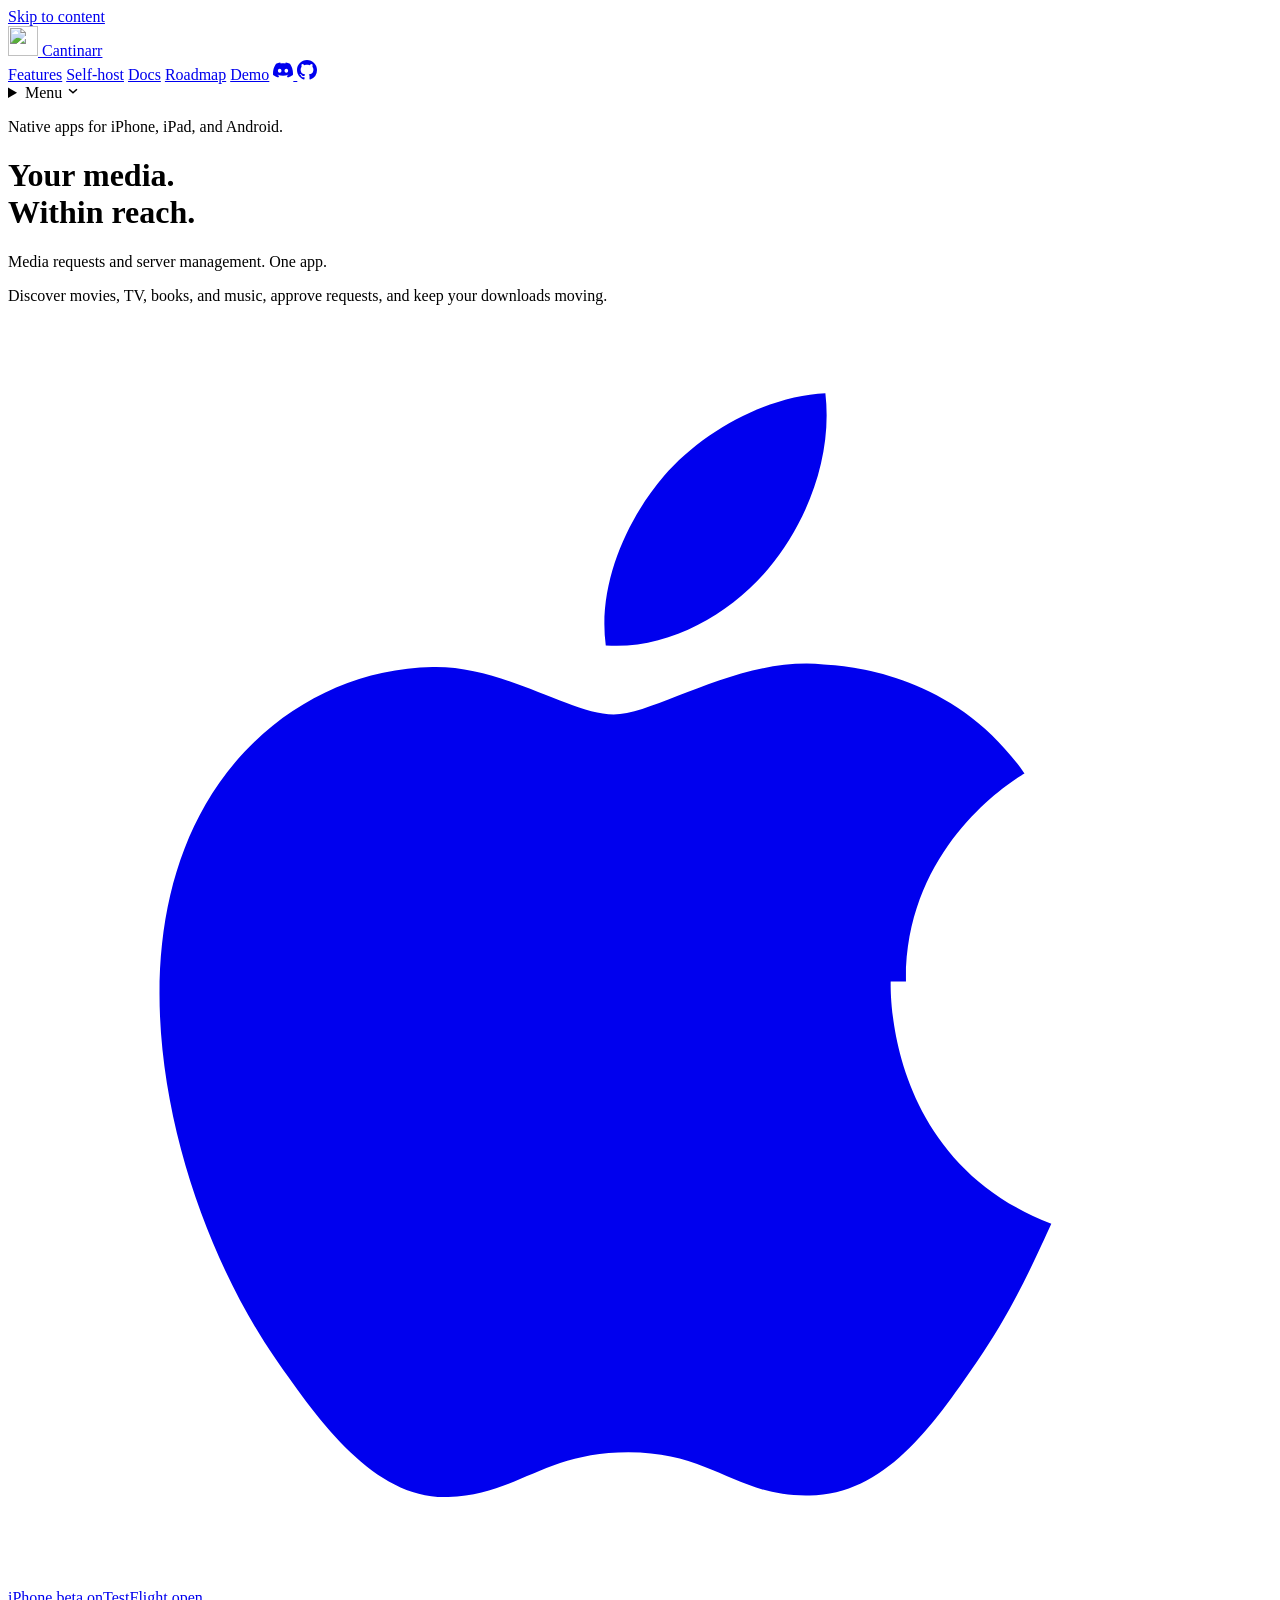
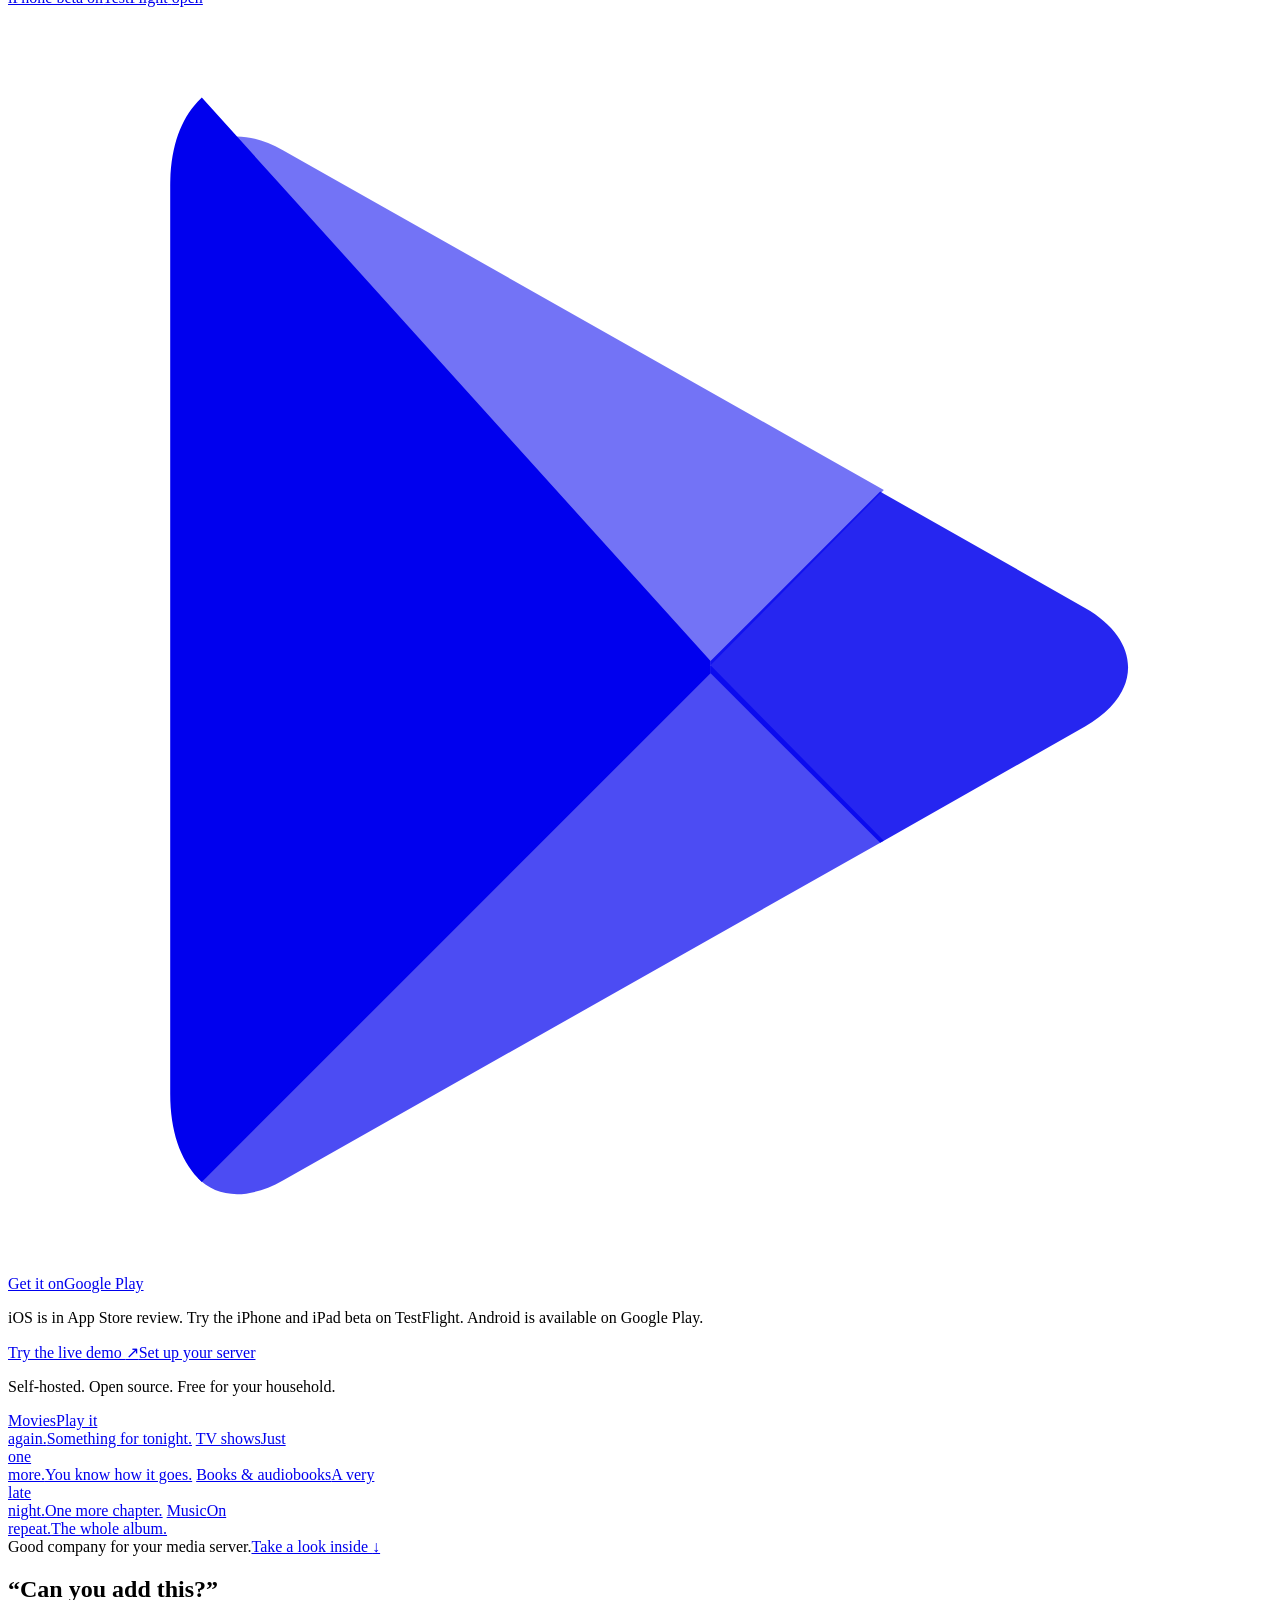
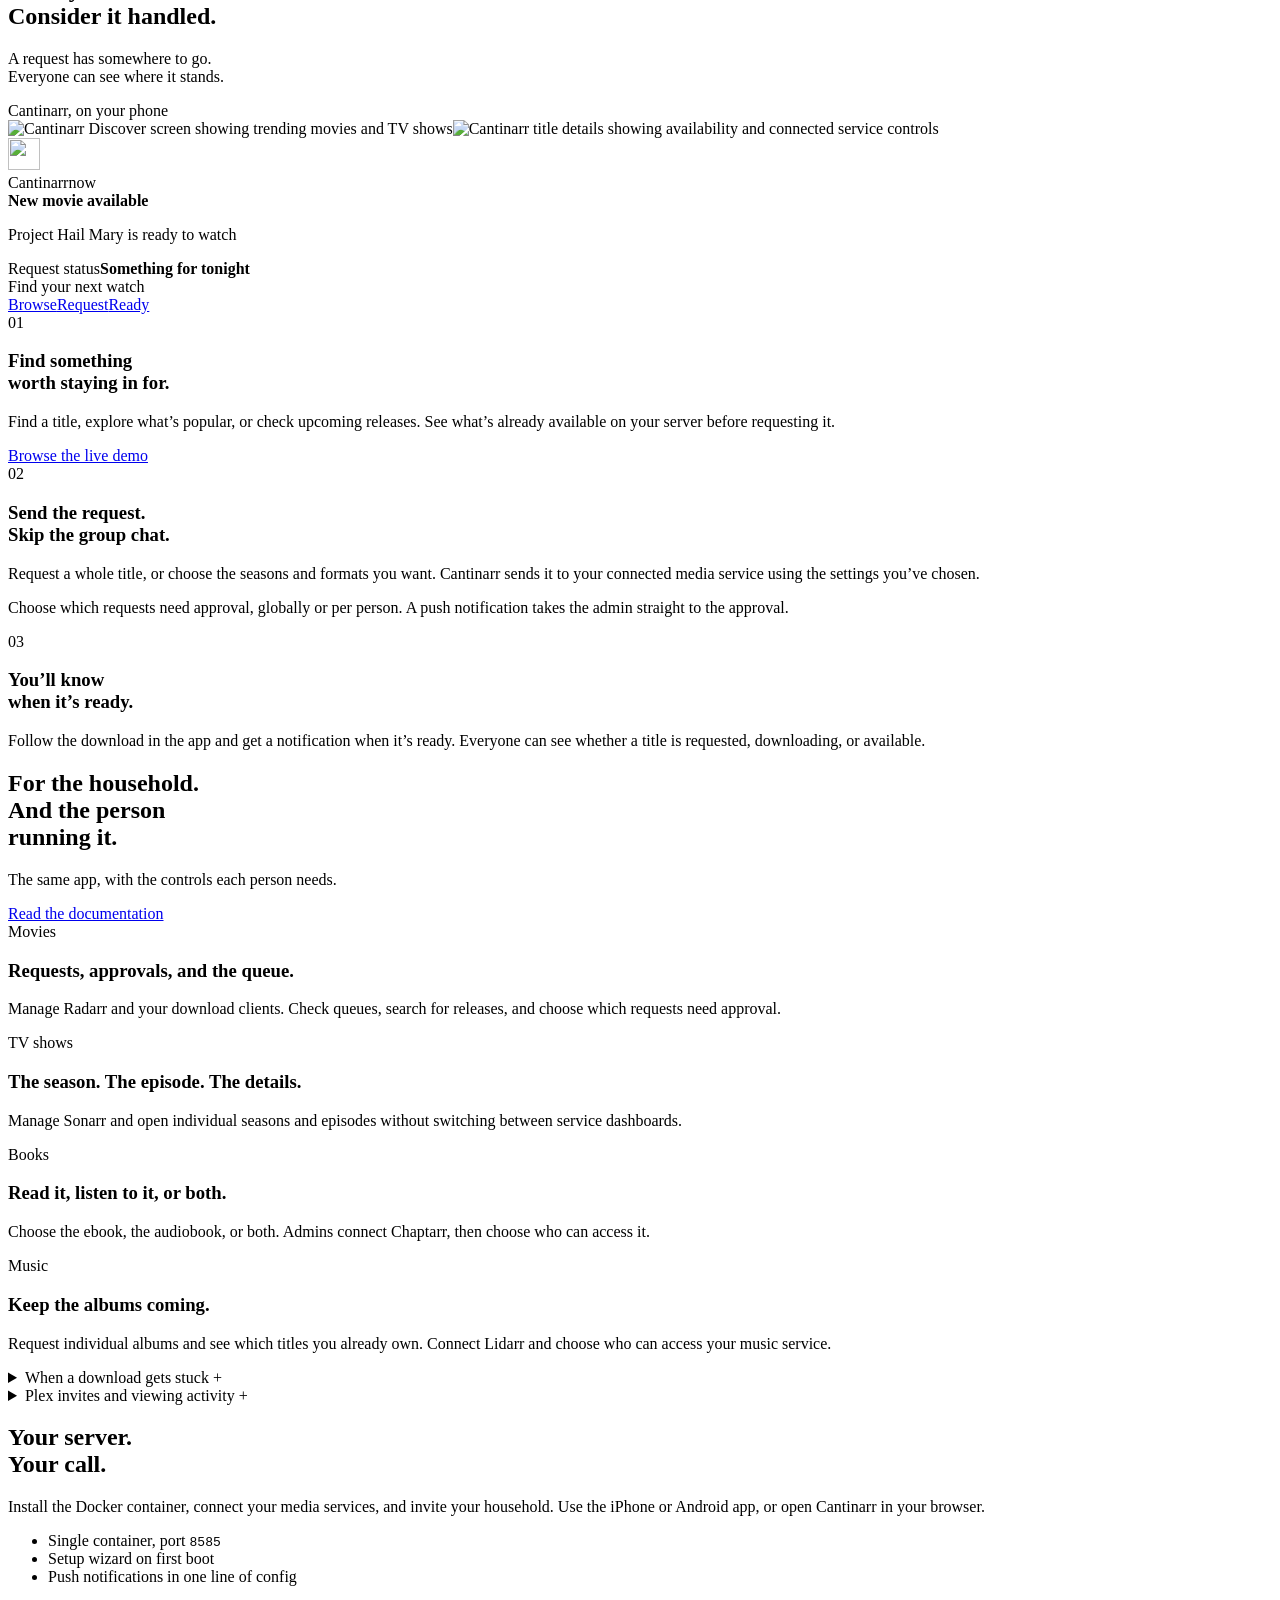
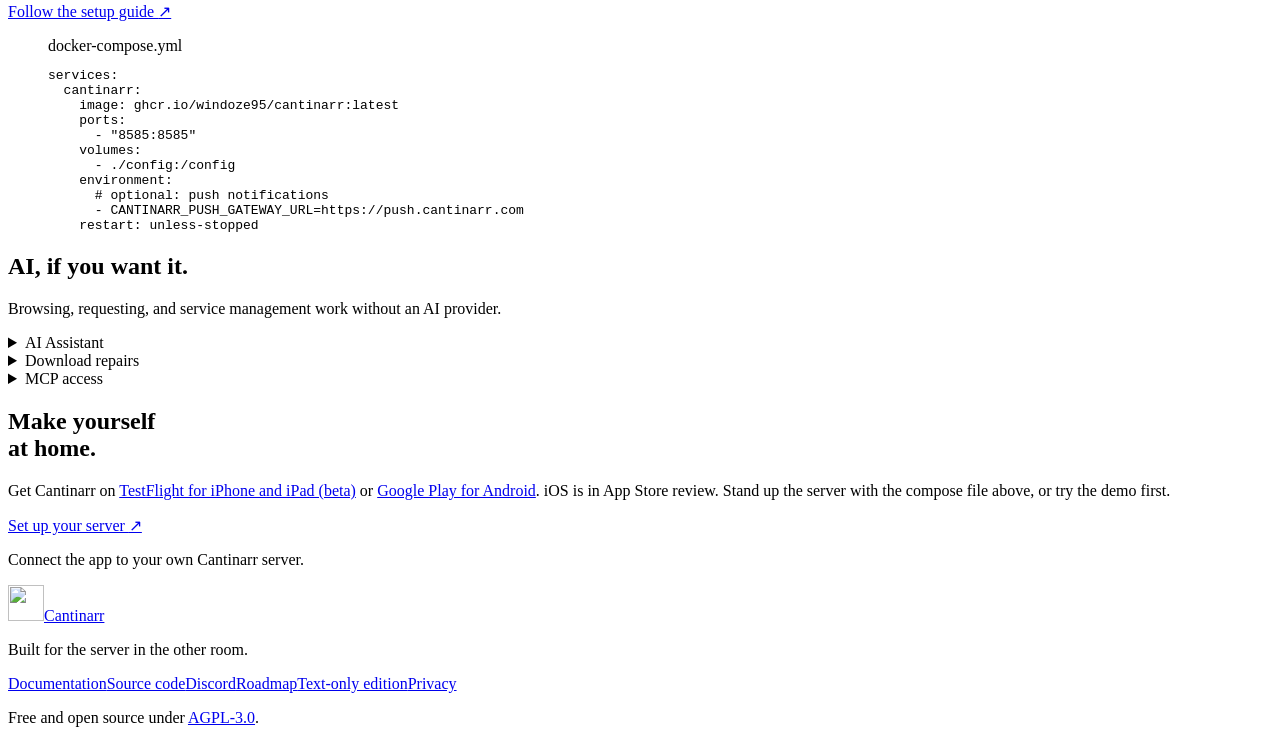
==== public/index.html @ 711f0648 "Bring native apps into the opening and animate availability push" ====
<!doctype html>
<html lang="en">
  <head>
    <meta charset="utf-8" />
    <meta name="viewport" content="width=device-width, initial-scale=1" />
    <title>Cantinarr · Media requests and server management in one app.</title>
    <meta
      name="description"
      content="Browse and request movies, shows, books, and music. Follow downloads, get notifications, and manage your media services from your phone or browser. Self-hosted and open source."
    />
    <link
      rel="alternate"
      type="text/html"
      title="Text-only edition"
      href="/text/"
    />
    <link rel="canonical" href="https://cantinarr.com/" />
    <meta property="og:site_name" content="Cantinarr" />
    <meta
      property="og:title"
      content="Cantinarr · Media requests and server management in one app."
    />
    <meta
      property="og:description"
      content="Browse and request movies, shows, books, and music. Follow downloads, get notifications, and manage your media services from your phone or browser. Self-hosted and open source."
    />
    <meta property="og:url" content="https://cantinarr.com/" />
    <meta property="og:type" content="website" />
    <meta
      property="og:image"
      content="https://cantinarr.com/static/og-afe0b181.png"
    />
    <meta property="og:image:width" content="1024" />
    <meta property="og:image:height" content="500" />
    <meta
      property="og:image:alt"
      content="Cantinarr: discover, request, manage, and repair."
    />
    <meta name="twitter:card" content="summary_large_image" />
    <meta
      name="twitter:title"
      content="Cantinarr · Media requests and server management in one app."
    />
    <meta
      name="twitter:description"
      content="Browse and request movies, shows, books, and music. Follow downloads, get notifications, and manage your media services from your phone or browser. Self-hosted and open source."
    />
    <meta
      name="twitter:image"
      content="https://cantinarr.com/static/og-afe0b181.png"
    />
    <meta
      name="twitter:image:alt"
      content="Cantinarr: discover, request, manage, and repair."
    />
    <meta name="theme-color" content="#0C0805" />
    <link rel="icon" href="/static/favicon.png?v=3" type="image/png" />
    <link rel="apple-touch-icon" href="/static/apple-touch-icon.png" />
    <link
      rel="preload"
      href="/static/fonts/schibsted-var.woff2"
      as="font"
      type="font/woff2"
      crossorigin
    />
    <link rel="stylesheet" href="/static/reel-v3.css" />
    <script src="/static/nav-menu-v1.js" defer></script>
    <script src="/static/reel-v2.js" defer></script>
    <script type="application/ld+json">
      {
        "@context": "https://schema.org",
        "@type": "SoftwareApplication",
        "name": "Cantinarr",
        "operatingSystem": "iOS, Android, Web, Self-hosted (Docker)",
        "applicationCategory": "EntertainmentApplication",
        "offers": { "@type": "Offer", "price": "0", "priceCurrency": "USD" },
        "url": "https://cantinarr.com/",
        "image": "https://cantinarr.com/static/og-afe0b181.png",
        "description": "Browse and request movies, shows, books, and music. Follow downloads, get notifications, and manage your media services from your phone or browser. Self-hosted and open source.",
        "license": "https://www.gnu.org/licenses/agpl-3.0.html",
        "sameAs": ["https://github.com/windoze95/cantinarr"]
      }
    </script>
  </head>
  <body>
    <a class="skip-link" href="#main">Skip to content</a>
    <nav class="site-nav" aria-label="Primary navigation">
      <div class="wrap nav-row">
        <a class="brand" href="/">
          <img src="/static/logo.png" alt="" width="30" height="30" />
          <span class="wordmark">Cantin<span class="arr">arr</span></span>
        </a>
        <div class="nav-links">
          <a href="#features">Features</a>
          <a href="#selfhost">Self-host</a>
          <a class="docs" href="https://docs.cantinarr.com">Docs</a>
          <a href="/roadmap/">Roadmap</a>
          <a href="https://demo.cantinarr.com" target="_blank" rel="noopener"
            >Demo</a
          >
          <a
            class="dc"
            href="https://discord.gg/zAgRwGwmVB"
            target="_blank"
            rel="noopener"
            aria-label="Cantinarr on Discord"
          >
            <svg
              viewBox="0 0 24 24"
              width="20"
              height="20"
              fill="currentColor"
              aria-hidden="true"
            >
              <path
                d="M20.317 4.3698a19.7913 19.7913 0 00-4.8851-1.5152.0741.0741 0 00-.0785.0371c-.211.3753-.4447.8648-.6083 1.2495-1.8447-.2762-3.68-.2762-5.4868 0-.1636-.3933-.4058-.8742-.6177-1.2495a.077.077 0 00-.0785-.037 19.7363 19.7363 0 00-4.8852 1.515.0699.0699 0 00-.0321.0277C.5334 9.0458-.319 13.5799.0992 18.0578a.0824.0824 0 00.0312.0561c2.0528 1.5076 4.0413 2.4228 5.9929 3.0294a.0777.0777 0 00.0842-.0276c.4616-.6304.8731-1.2952 1.226-1.9942a.076.076 0 00-.0416-.1057c-.6528-.2476-1.2743-.5495-1.8722-.8923a.077.077 0 01-.0076-.1277c.1258-.0943.2517-.1923.3718-.2914a.0743.0743 0 01.0776-.0105c3.9278 1.7933 8.18 1.7933 12.0614 0a.0739.0739 0 01.0785.0095c.1202.099.246.1981.3728.2924a.077.077 0 01-.0066.1276 12.2986 12.2986 0 01-1.873.8914.0766.0766 0 00-.0407.1067c.3604.698.7719 1.3628 1.225 1.9932a.076.076 0 00.0842.0286c1.961-.6067 3.9495-1.5219 6.0023-3.0294a.077.077 0 00.0313-.0552c.5004-5.177-.8382-9.6739-3.5485-13.6604a.061.061 0 00-.0312-.0286zM8.02 15.3312c-1.1825 0-2.1569-1.0857-2.1569-2.419 0-1.3332.9555-2.4189 2.157-2.4189 1.2108 0 2.1757 1.0952 2.1568 2.419 0 1.3332-.9555 2.4189-2.1569 2.4189zm7.9748 0c-1.1825 0-2.1569-1.0857-2.1569-2.419 0-1.3332.9554-2.4189 2.1569-2.4189 1.2108 0 2.1757 1.0952 2.1568 2.419 0 1.3332-.946 2.4189-2.1568 2.4189Z"
              />
            </svg>
          </a>
          <a
            class="gh"
            href="https://github.com/windoze95/cantinarr"
            aria-label="Cantinarr on GitHub"
          >
            <svg
              viewBox="0 0 16 16"
              width="20"
              height="20"
              fill="currentColor"
              aria-hidden="true"
            >
              <path
                d="M8 0C3.58 0 0 3.58 0 8c0 3.54 2.29 6.53 5.47 7.59.4.07.55-.17.55-.38 0-.19-.01-.82-.01-1.49-2.01.37-2.53-.49-2.69-.94-.09-.23-.48-.94-.82-1.13-.28-.15-.68-.52-.01-.53.63-.01 1.08.58 1.23.82.72 1.21 1.87.87 2.33.66.07-.52.28-.87.51-1.07-1.78-.2-3.64-.89-3.64-3.95 0-.87.31-1.59.82-2.15-.08-.2-.36-1.02.08-2.12 0 0 .67-.21 2.2.82.64-.18 1.32-.27 2-.27s1.36.09 2 .27c1.53-1.04 2.2-.82 2.2-.82.44 1.1.16 1.92.08 2.12.51.56.82 1.27.82 2.15 0 3.07-1.87 3.75-3.65 3.95.29.25.54.73.54 1.48 0 1.07-.01 1.93-.01 2.2 0 .21.15.46.55.38A8.01 8.01 0 0 0 16 8c0-4.42-3.58-8-8-8z"
              />
            </svg>
          </a>
        </div>
        <details class="mobile-nav">
          <summary>
            Menu
            <svg
              viewBox="0 0 16 16"
              width="14"
              height="14"
              fill="none"
              stroke="currentColor"
              stroke-width="1.8"
              aria-hidden="true"
            >
              <path d="m3.5 6 4.5 4 4.5-4" />
            </svg>
          </summary>
          <div class="mobile-nav-panel">
            <a href="#features">Features</a>
            <a href="#selfhost">Self-host</a>
            <a href="https://docs.cantinarr.com">Docs</a>
            <a href="/roadmap/">Roadmap</a>
            <a href="https://demo.cantinarr.com" target="_blank" rel="noopener"
              >Live demo</a
            >
            <div class="mobile-nav-community">
              <a
                href="https://discord.gg/zAgRwGwmVB"
                target="_blank"
                rel="noopener"
                >Discord</a
              >
              <a href="https://github.com/windoze95/cantinarr">GitHub</a>
            </div>
          </div>
        </details>
      </div>
    </nav>
    <main id="main">
      <header class="opening" id="top">
        <div class="opening-copy page-width">
          <div class="opening-headline">
            <p class="native-platforms">
              Native apps for iPhone, iPad, and Android.
            </p>
            <h1>
              Your media.<br />
              Within reach.
            </h1>
          </div>
          <div class="opening-intro">
            <p class="intro-title">
              Media requests and server management. One app.
            </p>
            <p>
              Discover movies, TV, books, and music, approve requests, and keep
              your downloads moving.
            </p>
            <div class="opening-downloads">
      <!-- store-links:hero:start -->
      <div class="stores rise d4">
        <a class="store" href="https://testflight.apple.com/join/bCPDwCsD" target="_blank" rel="noopener">
          <svg class="store-mark" viewBox="0 0 24 24" fill="currentColor" aria-hidden="true"><path d="M17.05 12.54c-.03-2.63 2.15-3.89 2.25-3.95-1.23-1.79-3.14-2.04-3.81-2.07-1.62-.16-3.17.95-3.99.95-.82 0-2.09-.93-3.44-.9-1.77.03-3.4 1.03-4.31 2.61-1.84 3.19-.47 7.92 1.32 10.51.88 1.27 1.92 2.69 3.29 2.64 1.32-.05 1.82-.85 3.42-.85 1.6 0 2.05.85 3.44.82 1.42-.02 2.32-1.29 3.19-2.56.7-1.01 1.13-2.02 1.4-2.6-3.16-1.21-3.05-4.5-3.05-4.6zM14.44 4.7c.73-.88 1.22-2.11 1.08-3.33-1.05.04-2.32.7-3.07 1.58-.67.78-1.26 2.02-1.1 3.21 1.17.09 2.36-.59 3.09-1.46z"/></svg>
          <span class="store-text"><span class="store-sub">iPhone beta on</span><span class="store-big">TestFlight</span></span>
          <span class="store-chip">open</span>
        </a>
        <a class="store" href="https://play.google.com/store/apps/details?id=codes.julian.cantinarr" target="_blank" rel="noopener">
          <svg class="store-mark" viewBox="0 0 24 24" fill="currentColor" aria-hidden="true"><path d="M3.6 1.8c-.33.35-.52.89-.52 1.59v17.25c0 .7.19 1.24.52 1.59l.08.08 9.66-9.66v-.23L3.68 1.72l-.08.08z"/><path d="M16.56 15.87l-3.22-3.22v-.23l3.22-3.22.07.04 3.82 2.17c1.09.62 1.09 1.63 0 2.25l-3.82 2.17-.07.04z" opacity=".85"/><path d="M16.63 15.83L13.34 12.5 3.6 22.23c.36.38.95.43 1.62.05l11.41-6.45z" opacity=".7"/><path d="M16.63 9.17L5.22 2.72c-.67-.38-1.26-.33-1.62.05l9.74 9.73 3.29-3.33z" opacity=".55"/></svg>
          <span class="store-text"><span class="store-sub">Get it on</span><span class="store-big">Google Play</span></span>
        </a>
      </div>
      <p class="stores-note rise d4">iOS is in App Store review. Try the iPhone and iPad beta on TestFlight. Android is available on Google Play.</p>
      <!-- store-links:hero:end -->
            </div>
            <div class="opening-actions">
              <a
                class="text-link"
                href="https://demo.cantinarr.com"
                target="_blank"
                rel="noopener"
                >Try the live demo <span aria-hidden="true">↗</span></a
              ><a class="text-link" href="#selfhost">Set up your server</a>
            </div>
            <p class="ownership">
              Self-hosted. Open source. Free for your household.
            </p>
          </div>
        </div>
        <div class="shelf-window">
          <div
            class="shelf page-width"
            aria-label="Explore the media Cantinarr supports"
          >
            <a class="jacket jacket-film" href="#movies"
              ><span class="jacket-format">Movies</span
              ><span class="film-art" aria-hidden="true"
                ><i></i><i></i><i></i></span
              ><span class="jacket-title">Play it<br />again.</span
              ><span class="jacket-bottom">Something for tonight.</span></a
            >
            <a class="jacket jacket-tv" href="#shows"
              ><span class="jacket-format">TV shows</span
              ><span class="tv-art" aria-hidden="true"
                ><i></i><i></i><i></i><i></i><i></i></span
              ><span class="jacket-title">Just<br />one<br />more.</span
              ><span class="jacket-bottom">You know how it goes.</span></a
            >
            <a class="jacket jacket-book" href="#books"
              ><span class="jacket-format">Books &amp; audiobooks</span
              ><span class="book-art" aria-hidden="true"></span
              ><span class="jacket-title">A very<br />late<br />night.</span
              ><span class="jacket-bottom">One more chapter.</span></a
            >
            <a class="jacket jacket-music" href="#music"
              ><span class="jacket-format">Music</span
              ><span class="record-art" aria-hidden="true"></span
              ><span class="jacket-title">On<br />repeat.</span
              ><span class="jacket-bottom">The whole album.</span></a
            >
          </div>
        </div>
        <div class="shelf-caption page-width">
          <span>Good company for your media server.</span
          ><a href="#how"
            >Take a look inside <span aria-hidden="true">↓</span></a
          >
        </div>
      </header>

      <section
        class="request-story page-width"
        id="how"
        aria-labelledby="story-title"
      >
        <div class="story-heading">
          <h2 id="story-title">
            “Can you add this?”<br />Consider it handled.
          </h2>
          <p>
            A request has somewhere to go.<br />Everyone can see where it
            stands.
          </p>
        </div>
        <div class="story-layout">
          <div class="story-stage">
            <div class="app-window">
              <div class="window-label">
                <span>Cantinarr, on your phone</span
                ><span class="live-dot" aria-hidden="true"></span>
              </div>
              <div class="screen-crop">
                <img
                  class="app-screen"
                  src="/static/shot-discover-b1a0bcbe.png"
                  alt="Cantinarr Discover screen showing trending movies and TV shows"
                  width="1320"
                  height="2868"
                  loading="lazy"
                /><img
                  class="app-screen screen-detail"
                  aria-hidden="true"
                  src="/static/shot-detail-581f0d43.png"
                  alt="Cantinarr title details showing availability and connected service controls"
                  width="1320"
                  height="2868"
                  loading="lazy"
                />
              </div>
            </div>
            <div class="push-notice" aria-hidden="true">
              <img src="/static/logo.png" alt="" width="32" height="32" />
              <div class="push-message">
                <div class="push-source">
                  <span>Cantinarr</span><span>now</span>
                </div>
                <strong>New movie available</strong>
                <p>Project Hail Mary is ready to watch</p>
              </div>
            </div>
            <div class="request-slip" aria-label="Example request progress">
              <span class="slip-label">Request status</span
              ><strong class="slip-title">Something for tonight</strong>
              <div class="slip-status">
                <span class="status-dot" aria-hidden="true"></span
                ><span id="request-status">Find your next watch</span>
              </div>
              <div class="slip-track" aria-hidden="true"><span></span></div>
            </div>
            <nav class="story-controls" aria-label="Request walkthrough">
              <a href="#browse-step" data-step-link="0" aria-current="step"
                >Browse</a
              ><a href="#request-step" data-step-link="1">Request</a
              ><a href="#ready-step" data-step-link="2">Ready</a>
            </nav>
          </div>
          <div class="chapters">
            <article class="chapter" id="browse-step" data-step="0">
              <div class="chapter-copy">
                <span class="step-number" aria-hidden="true">01</span>
                <h3>Find something<br />worth staying in for.</h3>
                <p>
                  Find a title, explore what’s popular, or check upcoming
                  releases. See what’s already available on your server before
                  requesting it.
                </p>
                <a
                  href="https://demo.cantinarr.com"
                  target="_blank"
                  rel="noopener"
                  >Browse the live demo</a
                >
              </div>
            </article>
            <article class="chapter" id="request-step" data-step="1">
              <div class="chapter-copy">
                <span class="step-number" aria-hidden="true">02</span>
                <h3>Send the request.<br />Skip the group chat.</h3>
                <p>
                  Request a whole title, or choose the seasons and formats you
                  want. Cantinarr sends it to your connected media service using
                  the settings you’ve chosen.
                </p>
                <p>
                  Choose which requests need approval, globally or per person. A
                  push notification takes the admin straight to the approval.
                </p>
              </div>
            </article>
            <article class="chapter" id="ready-step" data-step="2">
              <div class="chapter-copy">
                <span class="step-number" aria-hidden="true">03</span>
                <h3>You’ll know<br />when it’s ready.</h3>
                <p>
                  Follow the download in the app and get a notification when
                  it’s ready. Everyone can see whether a title is requested,
                  downloading, or available.
                </p>
              </div>
            </article>
          </div>
        </div>
      </section>

      <section
        class="service-section"
        id="features"
        aria-labelledby="features-title"
      >
        <div class="page-width service-layout">
          <div class="service-heading">
            <h2 id="features-title">
              For the household.<br />And the person<br />running it.
            </h2>
            <p>The same app, with the controls each person needs.</p>
            <a href="https://docs.cantinarr.com">Read the documentation</a>
          </div>
          <div class="service-index">
            <article class="service-row" id="movies">
              <span class="service-type">Movies</span>
              <div>
                <h3>Requests, approvals, and the queue.</h3>
                <p>
                  Manage Radarr and your download clients. Check queues, search
                  for releases, and choose which requests need approval.
                </p>
              </div>
            </article>
            <article class="service-row" id="shows">
              <span class="service-type">TV shows</span>
              <div>
                <h3>The season. The episode. The details.</h3>
                <p>
                  Manage Sonarr and open individual seasons and episodes without
                  switching between service dashboards.
                </p>
              </div>
            </article>
            <article class="service-row" id="books">
              <span class="service-type">Books</span>
              <div>
                <h3>Read it, listen to it, or both.</h3>
                <p>
                  Choose the ebook, the audiobook, or both. Admins connect
                  Chaptarr, then choose who can access it.
                </p>
              </div>
            </article>
            <article class="service-row" id="music">
              <span class="service-type">Music</span>
              <div>
                <h3>Keep the albums coming.</h3>
                <p>
                  Request individual albums and see which titles you already
                  own. Connect Lidarr and choose who can access your music
                  service.
                </p>
              </div>
            </article>
            <details class="service-detail">
              <summary>
                When a download gets stuck <span aria-hidden="true">+</span>
              </summary>
              <p>
                Import Doctor explains common problems such as sample files,
                unextracted archives, and incorrect permissions. Inspect the
                original service messages and review the available fixes.
              </p>
            </details>
            <details class="service-detail">
              <summary>
                Plex invites and viewing activity
                <span aria-hidden="true">+</span>
              </summary>
              <p>
                Link your Plex account once and server invites are one tap, or
                fully automatic. Tautulli shows who’s watching, what’s
                transcoding, and watch stats by week, month, or quarter.
              </p>
            </details>
          </div>
        </div>
      </section>

      <section
        class="selfhost-section page-width"
        id="selfhost"
        aria-labelledby="selfhost-title"
      >
        <div class="setup-copy">
          <h2 id="selfhost-title">Your server.<br />Your call.</h2>
          <p>
            Install the Docker container, connect your media services, and
            invite your household. Use the iPhone or Android app, or open
            Cantinarr in your browser.
          </p>
          <ul>
            <li>Single container, port <code>8585</code></li>
            <li>Setup wizard on first boot</li>
            <li>Push notifications in one line of config</li>
          </ul>
          <a
            class="button button-gold"
            href="https://docs.cantinarr.com/start/quickstart/"
            >Follow the setup guide <span aria-hidden="true">↗</span></a
          >
        </div>
        <figure class="compose">
          <figcaption>
            <span>docker-compose.yml</span
            ><button class="copy-btn" type="button" hidden>Copy</button>
          </figcaption>
          <pre><code>services:
  cantinarr:
    image: ghcr.io/windoze95/cantinarr:latest
    ports:
      - &quot;8585:8585&quot;
    volumes:
      - ./config:/config
    environment:
      # optional: push notifications
      - CANTINARR_PUSH_GATEWAY_URL=https://push.cantinarr.com
    restart: unless-stopped</code></pre>
          <p class="copy-status" role="status"></p>
        </figure>
      </section>

      <section
        class="optional-section page-width"
        id="mcp"
        aria-labelledby="optional-title"
      >
        <div>
          <h2 id="optional-title">AI, if you want it.</h2>
          <p>
            Browsing, requesting, and service management work without an AI
            provider.
          </p>
        </div>
        <div class="optional-details">
          <details>
            <summary>AI Assistant</summary>
            <p>
              Find media and make requests, or manage and troubleshoot connected
              services as an admin. Actions follow your access and enabled
              tools. Use your own provider or access shared by your admin.
            </p>
          </details>
          <details>
            <summary>Download repairs</summary>
            <p>
              The remediation agent investigates persistent download problems
              and proposes actions for review. Admins can allow specific fixes
              to run automatically and control which actions require approval.
            </p>
          </details>
          <details>
            <summary>MCP access</summary>
            <p>
              Use Claude or another
              <a
                href="https://modelcontextprotocol.io/"
                target="_blank"
                rel="noopener"
                >MCP client</a
              >
              to access Cantinarr’s library and management tools. Sign in with
              your Cantinarr account and choose which tools are enabled in
              Settings.
            </p>
          </details>
        </div>
      </section>

      <section class="get-section" id="get" aria-labelledby="get-title">
        <div class="page-width get-layout">
          <div>
            <h2 id="get-title">Make yourself<br />at home.</h2>
    <!-- store-links:get:start -->
    <p class="lede center reveal">Get Cantinarr on <a href="https://testflight.apple.com/join/bCPDwCsD" target="_blank" rel="noopener">TestFlight for iPhone and iPad (beta)</a> or <a href="https://play.google.com/store/apps/details?id=codes.julian.cantinarr" target="_blank" rel="noopener">Google Play for Android</a>. iOS is in App Store review. Stand up the server with the compose file above, or try the demo first.</p>
    <!-- store-links:get:end -->
          </div>
          <div class="download-block">
            <a class="button button-dark"
              href="https://docs.cantinarr.com/start/quickstart/">
              Set up your server <span aria-hidden="true">↗</span>
            </a>
            <p class="download-note">
              Connect the app to your own Cantinarr server.
            </p>
          </div>
        </div>
      </section>
    </main>
    <footer class="site-footer page-width">
      <div class="footer-brand">
        <a class="brand" href="/"
          ><img src="/static/logo.png" alt="" width="36" height="36" /><span
            class="wordmark"
            >Cantinarr</span
          ></a
        >
        <p>Built for the server in the other room.</p>
      </div>
      <nav class="footer-links" aria-label="Footer">
        <a href="https://docs.cantinarr.com">Documentation</a
        ><a href="https://github.com/windoze95/cantinarr">Source code</a
        ><a href="https://discord.gg/zAgRwGwmVB">Discord</a
        ><a href="/roadmap/">Roadmap</a><a href="/text/">Text-only edition</a
        ><a
          href="https://github.com/windoze95/cantinarr/blob/main/docs/privacy-policy.md"
          >Privacy</a
        >
      </nav>
      <p class="footer-license">
        Free and open source under
        <a href="https://github.com/windoze95/cantinarr/blob/main/LICENSE"
          >AGPL-3.0</a
        >.
      </p>
    </footer>
    <dialog
      id="android-beta"
      class="modal"
      aria-labelledby="android-beta-title"
    >
      <div class="modal-card">
        <button
          class="modal-x"
          type="button"
          data-close-dialog
          aria-label="Close"
          autofocus
        >
          ×
        </button>
    <!-- store-links:android-dialog:start -->
    <p class="kicker">Android app</p>
    <h2 class="modal-title" id="android-beta-title">Get Cantinarr on Google Play.</h2>
    <p class="modal-body">Download the Android app from Google Play.</p>
    <a class="btn btn-gold" href="https://play.google.com/store/apps/details?id=codes.julian.cantinarr" target="_blank" rel="noopener">Get on Google Play</a>
    <p class="modal-fine">Connect the app to your own Cantinarr server.</p>
    <!-- store-links:android-dialog:end -->
      </div>
    </dialog>
  </body>
</html>
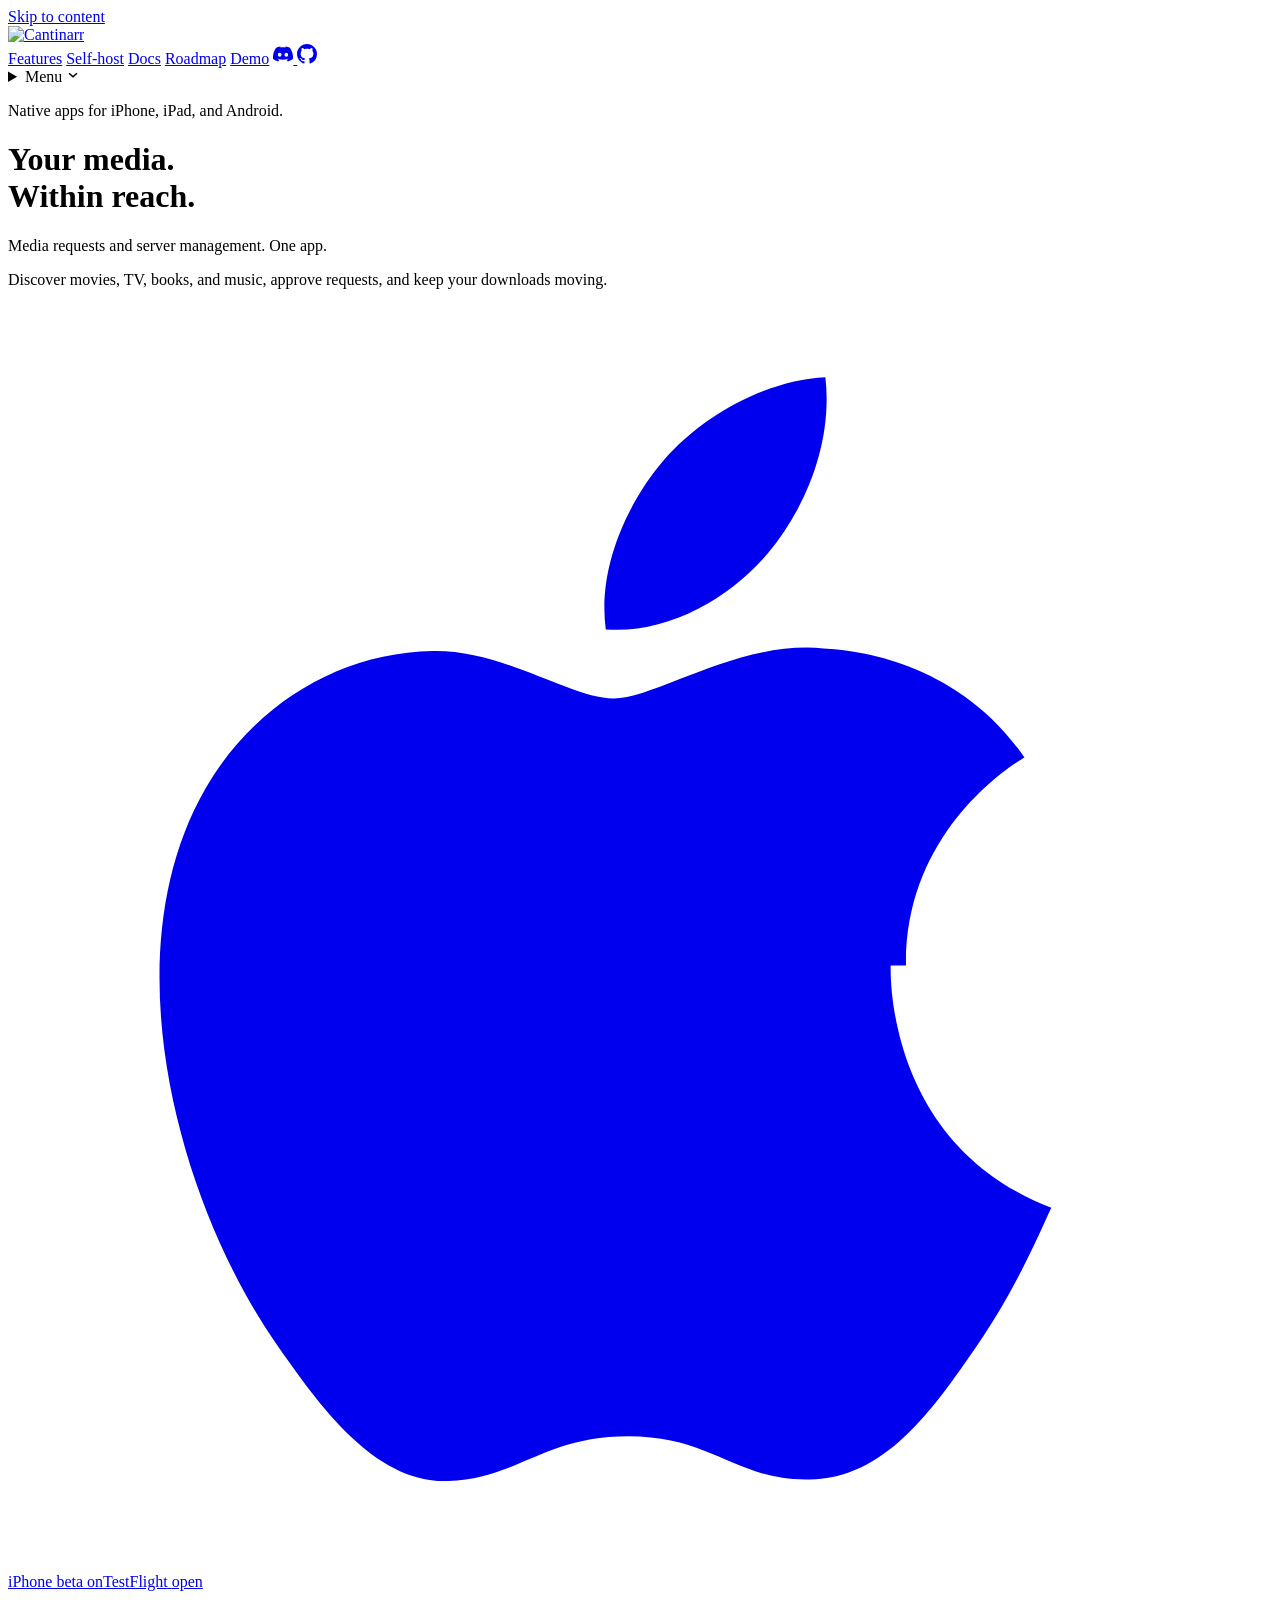
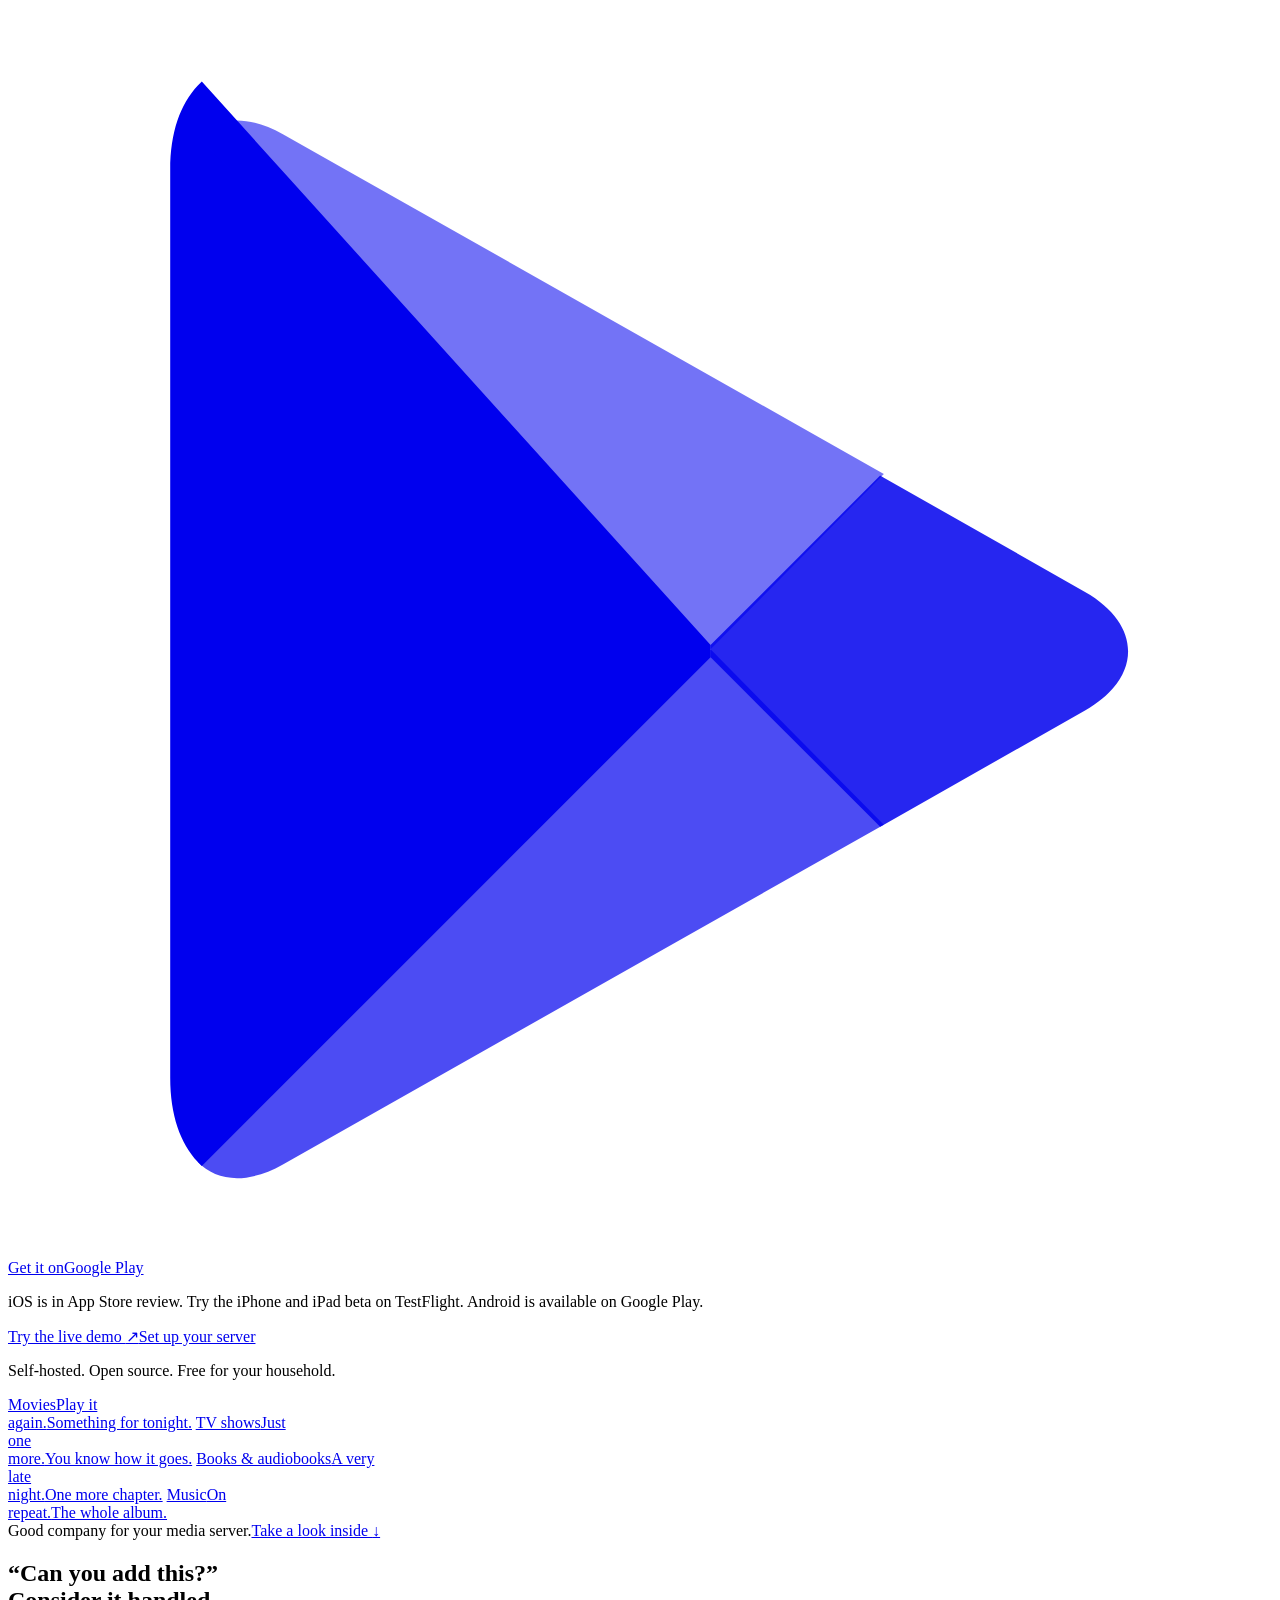
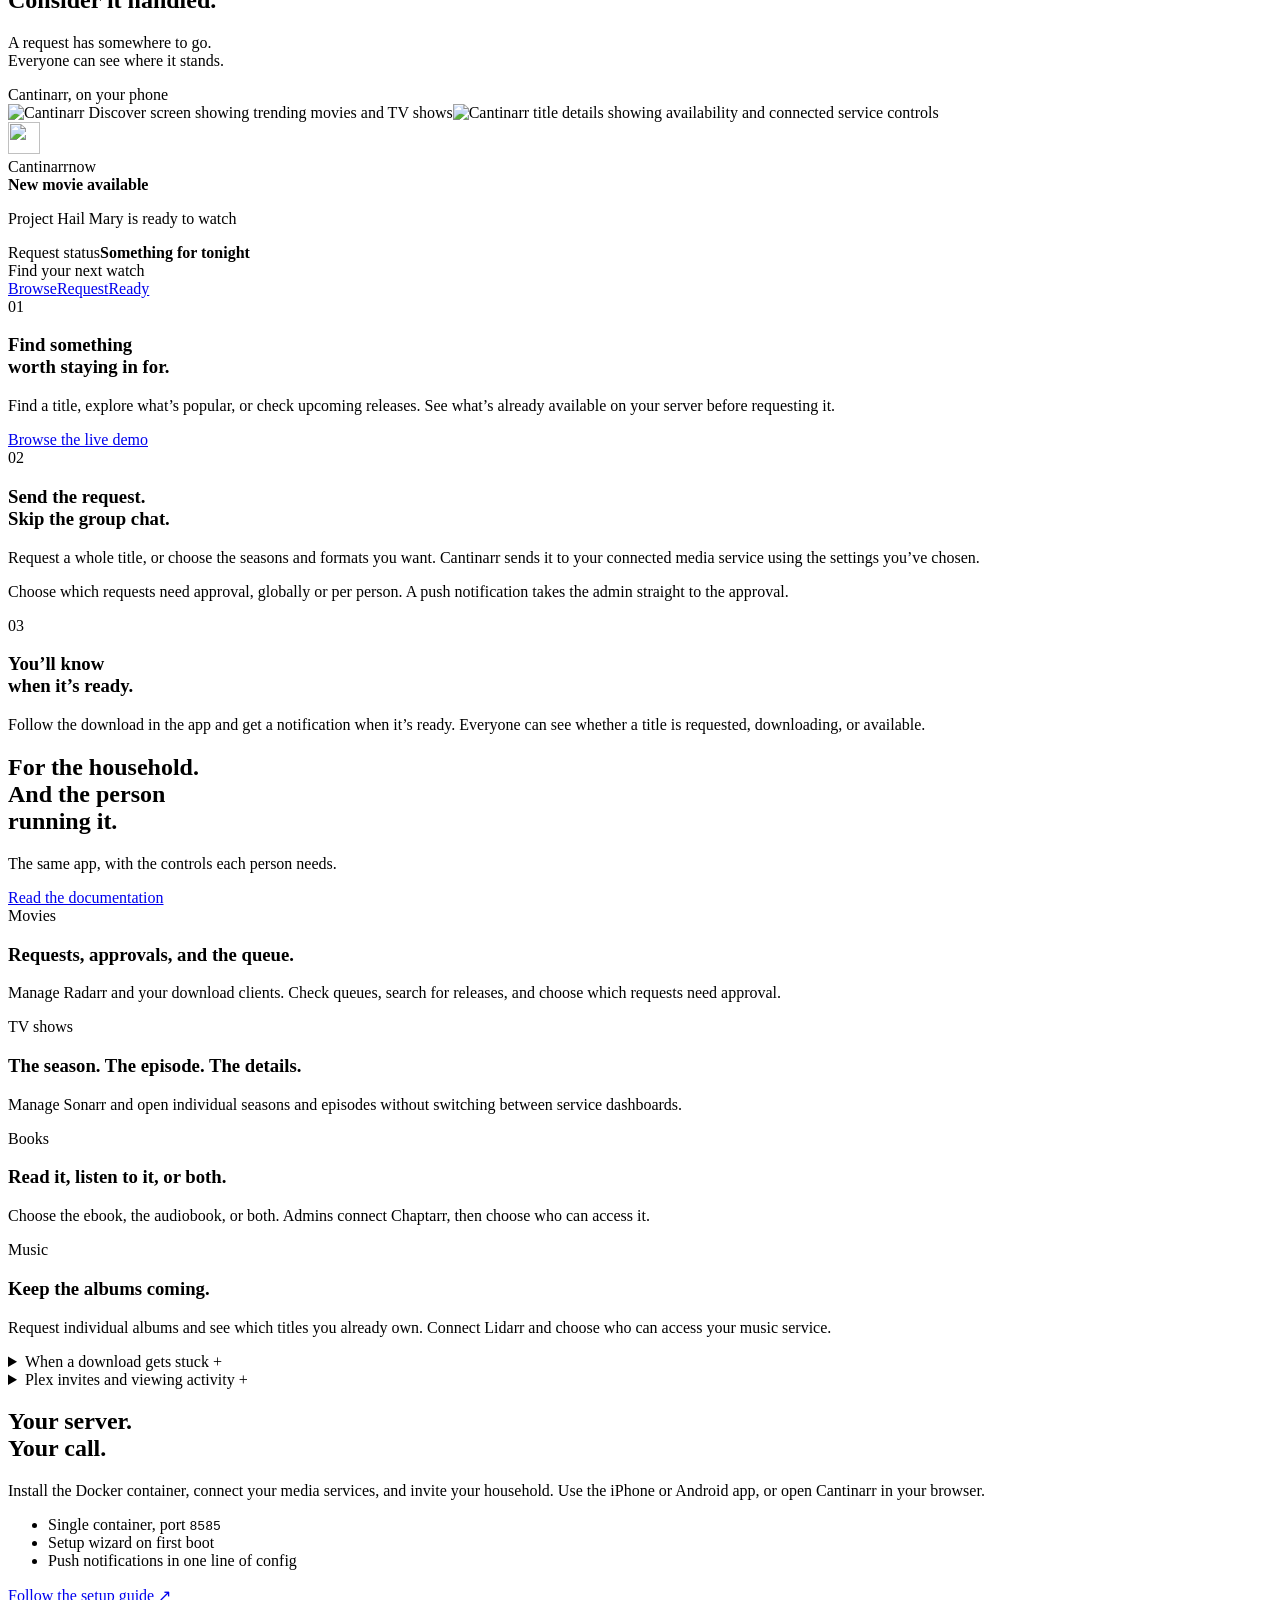
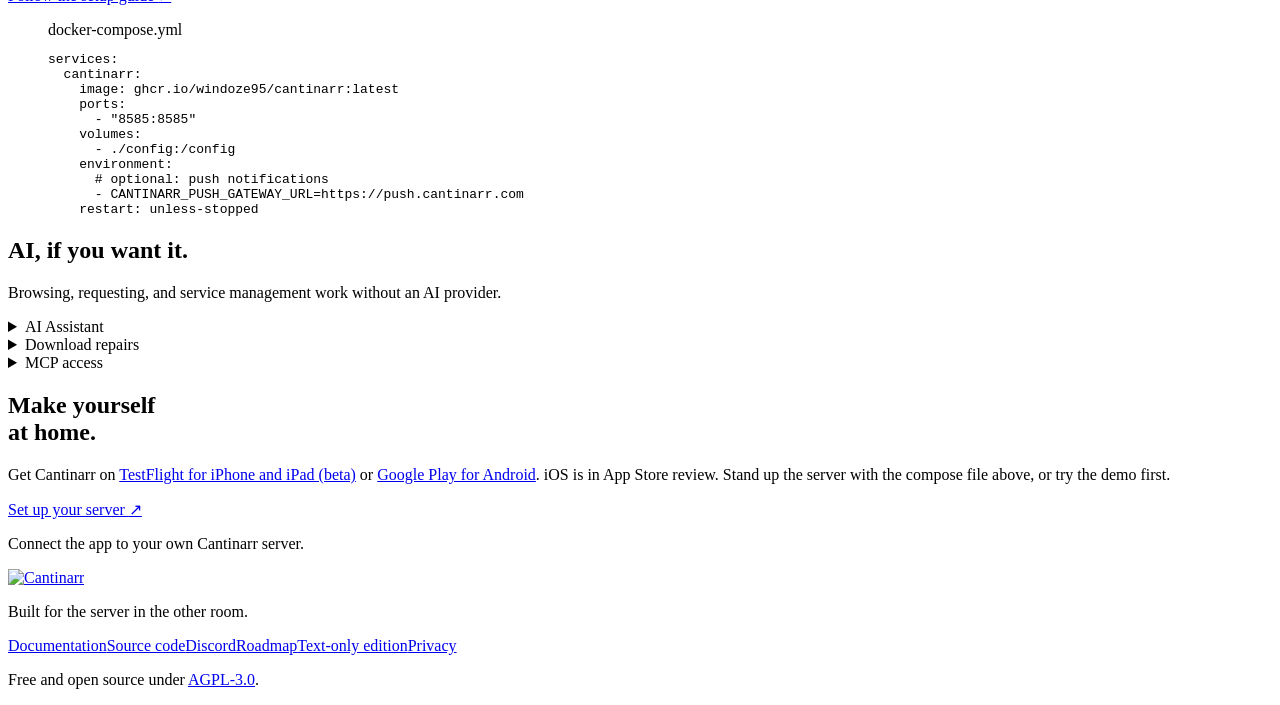
==== commit a400531a: "feat: adopt Play Sun branding across the website" ====
--- a/public/index.html
+++ b/public/index.html
@@ -28,10 +28,10 @@
     <meta property="og:type" content="website" />
     <meta
       property="og:image"
-      content="https://cantinarr.com/static/og-afe0b181.png"
-    />
-    <meta property="og:image:width" content="1024" />
-    <meta property="og:image:height" content="500" />
+      content="https://cantinarr.com/static/og-7765150d.png"
+    />
+    <meta property="og:image:width" content="1200" />
+    <meta property="og:image:height" content="630" />
     <meta
       property="og:image:alt"
       content="Cantinarr: discover, request, manage, and repair."
@@ -47,15 +47,15 @@
     />
     <meta
       name="twitter:image"
-      content="https://cantinarr.com/static/og-afe0b181.png"
+      content="https://cantinarr.com/static/og-7765150d.png"
     />
     <meta
       name="twitter:image:alt"
       content="Cantinarr: discover, request, manage, and repair."
     />
     <meta name="theme-color" content="#0C0805" />
-    <link rel="icon" href="/static/favicon.png?v=3" type="image/png" />
-    <link rel="apple-touch-icon" href="/static/apple-touch-icon.png" />
+    <link rel="icon" href="/static/favicon.png?v=4" type="image/png" />
+    <link rel="apple-touch-icon" href="/static/apple-touch-icon.png?v=4" />
     <link
       rel="preload"
       href="/static/fonts/schibsted-var.woff2"
@@ -63,9 +63,9 @@
       type="font/woff2"
       crossorigin
     />
-    <link rel="stylesheet" href="/static/reel-v3.css" />
+    <link rel="stylesheet" href="/static/reel-v4.css" />
     <script src="/static/nav-menu-v1.js" defer></script>
-    <script src="/static/reel-v2.js" defer></script>
+    <script src="/static/reel-v3.js" defer></script>
     <script type="application/ld+json">
       {
         "@context": "https://schema.org",
@@ -75,7 +75,7 @@
         "applicationCategory": "EntertainmentApplication",
         "offers": { "@type": "Offer", "price": "0", "priceCurrency": "USD" },
         "url": "https://cantinarr.com/",
-        "image": "https://cantinarr.com/static/og-afe0b181.png",
+        "image": "https://cantinarr.com/static/og-7765150d.png",
         "description": "Browse and request movies, shows, books, and music. Follow downloads, get notifications, and manage your media services from your phone or browser. Self-hosted and open source.",
         "license": "https://www.gnu.org/licenses/agpl-3.0.html",
         "sameAs": ["https://github.com/windoze95/cantinarr"]
@@ -86,10 +86,7 @@
     <a class="skip-link" href="#main">Skip to content</a>
     <nav class="site-nav" aria-label="Primary navigation">
       <div class="wrap nav-row">
-        <a class="brand" href="/">
-          <img src="/static/logo.png" alt="" width="30" height="30" />
-          <span class="wordmark">Cantin<span class="arr">arr</span></span>
-        </a>
+        <a class="brand" href="/"><img class="brand-lockup" style="border-radius:0;object-fit:contain" src="/static/lockup.svg" alt="Cantinarr" width="147" height="40" /></a>
         <div class="nav-links">
           <a href="#features">Features</a>
           <a href="#selfhost">Self-host</a>
@@ -303,7 +300,7 @@
               </div>
             </div>
             <div class="push-notice" aria-hidden="true">
-              <img src="/static/logo.png" alt="" width="32" height="32" />
+              <img src="/static/logo.png?v=4" alt="" width="32" height="32" />
               <div class="push-message">
                 <div class="push-source">
                   <span>Cantinarr</span><span>now</span>
@@ -568,12 +565,7 @@
     </main>
     <footer class="site-footer page-width">
       <div class="footer-brand">
-        <a class="brand" href="/"
-          ><img src="/static/logo.png" alt="" width="36" height="36" /><span
-            class="wordmark"
-            >Cantinarr</span
-          ></a
-        >
+        <a class="brand" href="/"><img class="brand-lockup" style="border-radius:0;object-fit:contain" src="/static/lockup.svg" alt="Cantinarr" width="176" height="48" /></a>
         <p>Built for the server in the other room.</p>
       </div>
       <nav class="footer-links" aria-label="Footer">
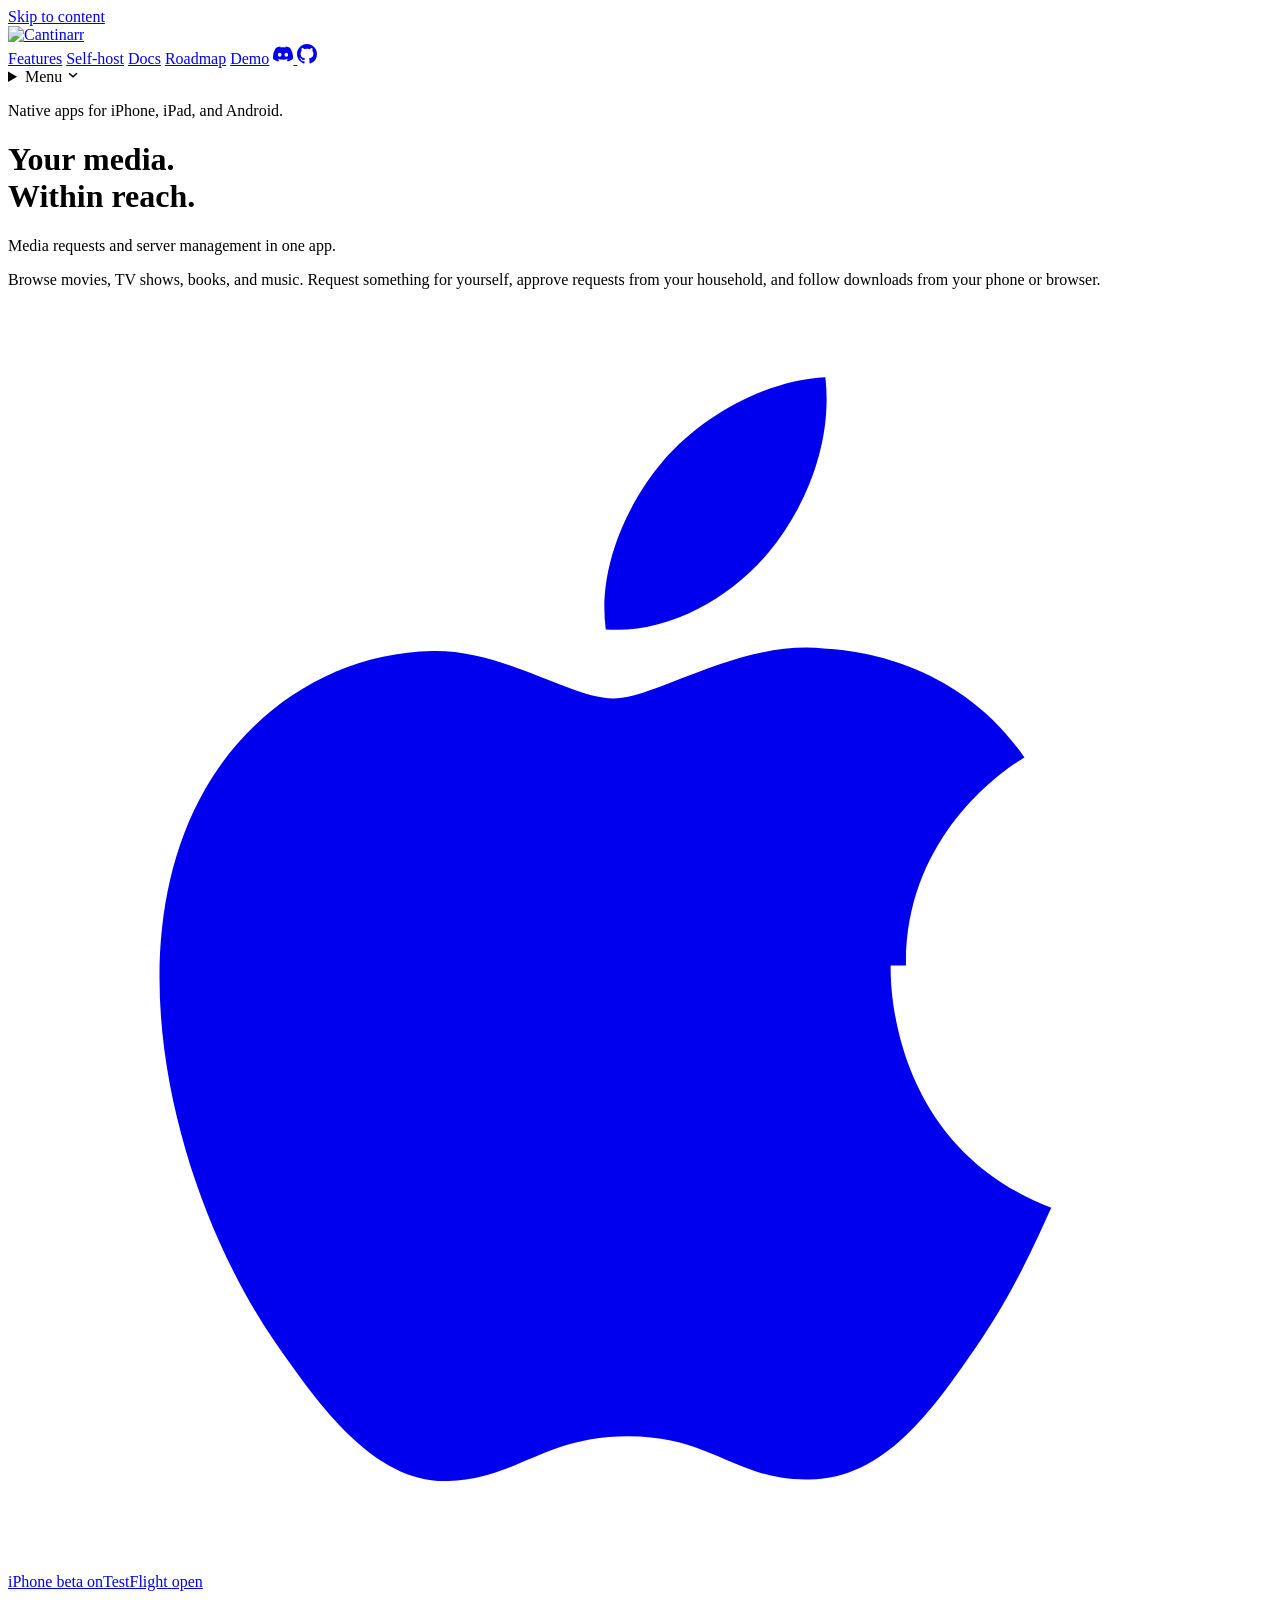
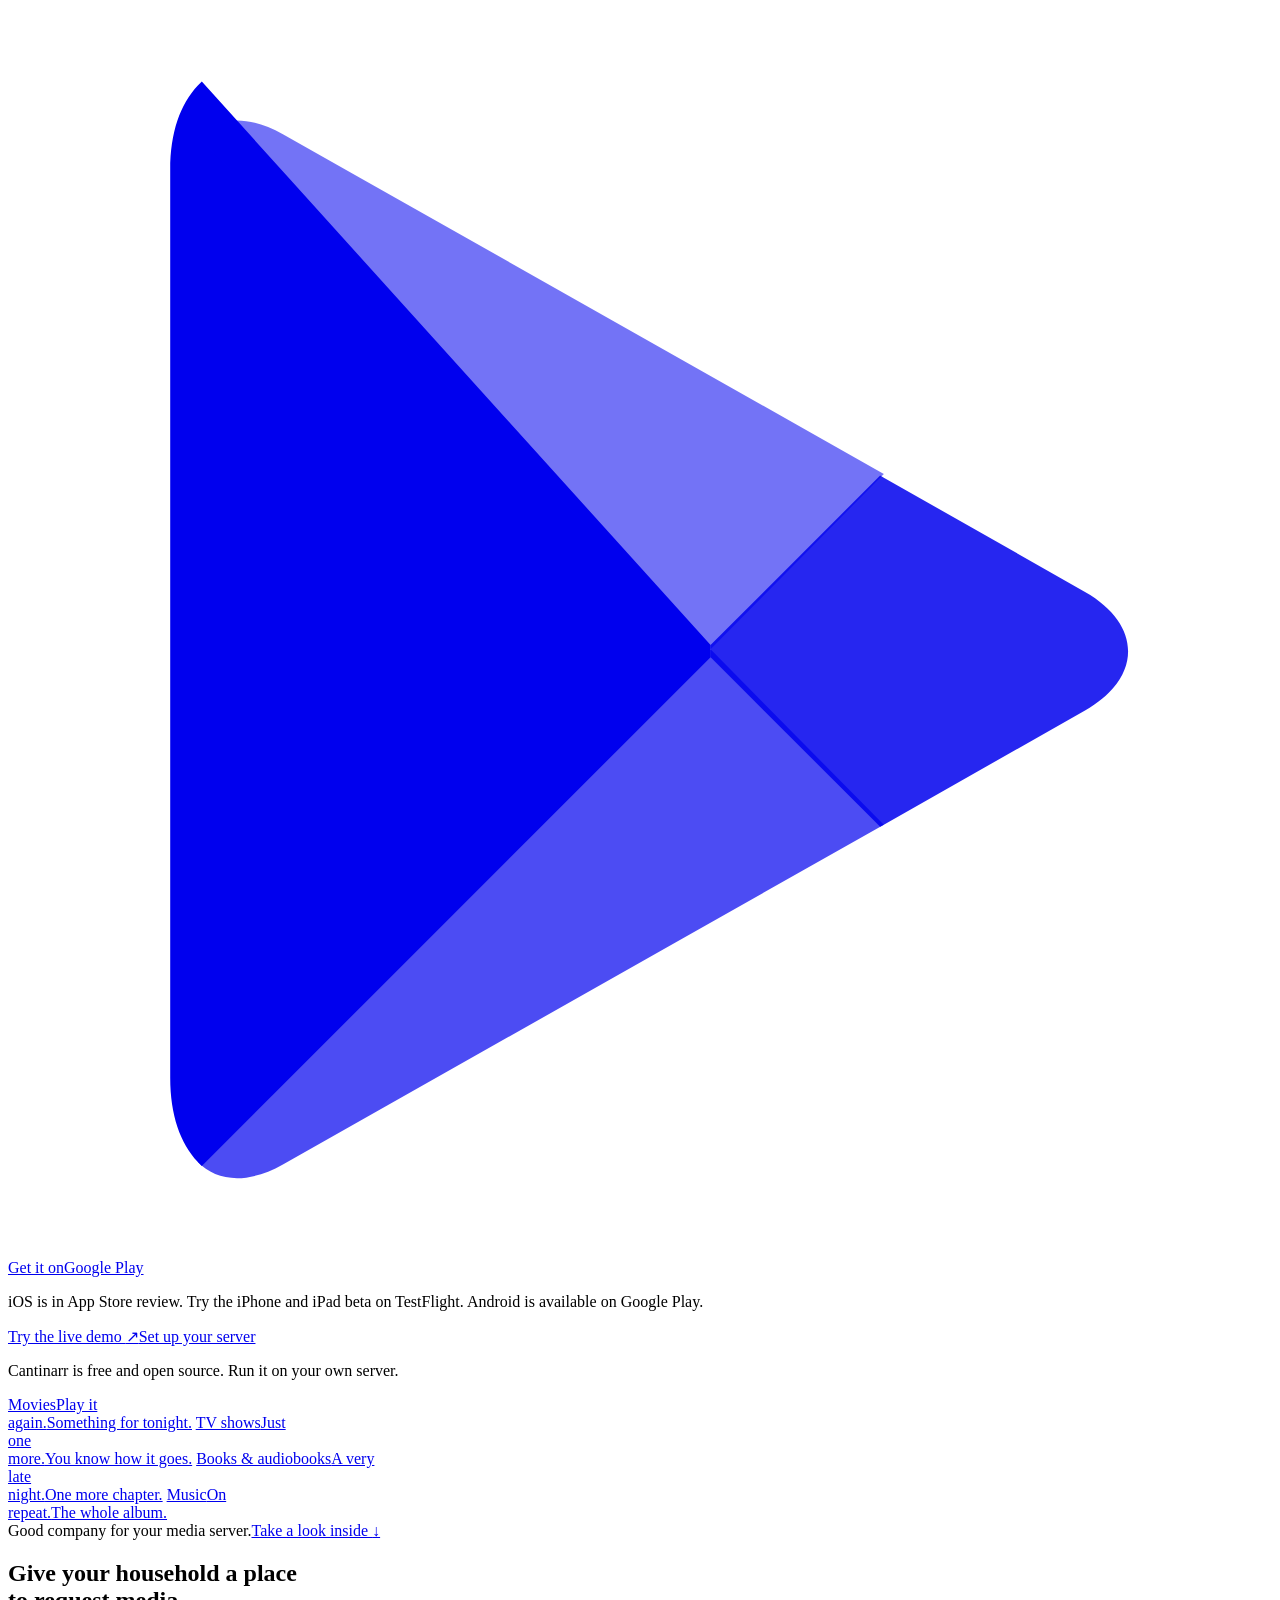
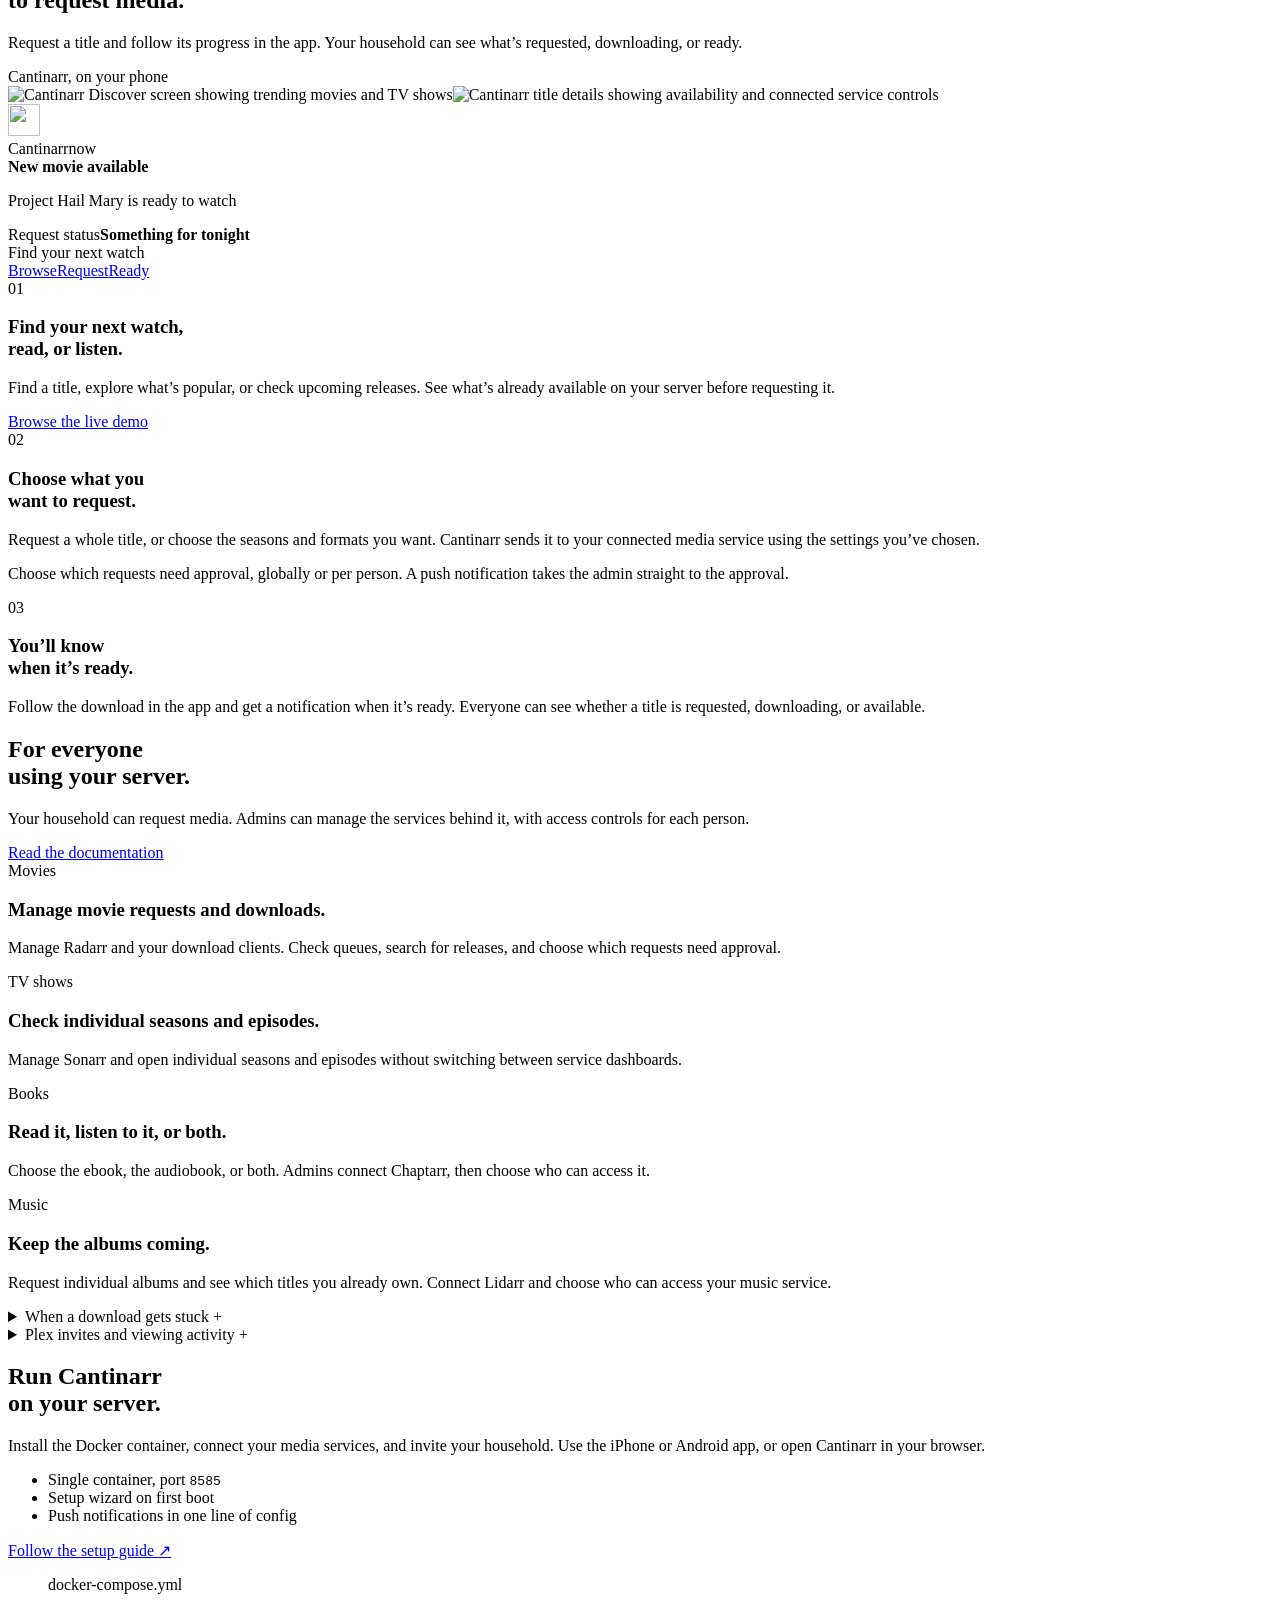
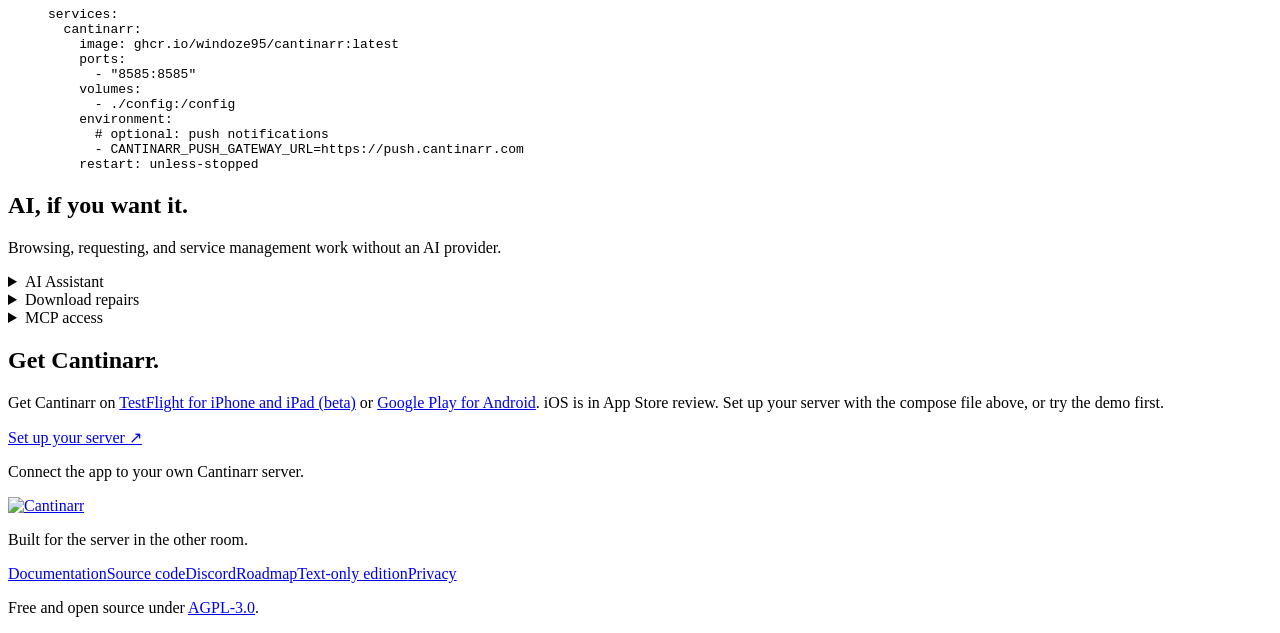
==== commit a16fd4c3: "Make public website copy clearer and more conversational" ====
--- a/public/index.html
+++ b/public/index.html
@@ -28,13 +28,13 @@
     <meta property="og:type" content="website" />
     <meta
       property="og:image"
-      content="https://cantinarr.com/static/og-7765150d.png"
+      content="https://cantinarr.com/static/og-e2459eaa.png"
     />
     <meta property="og:image:width" content="1200" />
     <meta property="og:image:height" content="630" />
     <meta
       property="og:image:alt"
-      content="Cantinarr: discover, request, manage, and repair."
+      content="Cantinarr: discover, request, manage, and repair. How you doing, you old pirate?"
     />
     <meta name="twitter:card" content="summary_large_image" />
     <meta
@@ -47,14 +47,14 @@
     />
     <meta
       name="twitter:image"
-      content="https://cantinarr.com/static/og-7765150d.png"
+      content="https://cantinarr.com/static/og-e2459eaa.png"
     />
     <meta
       name="twitter:image:alt"
-      content="Cantinarr: discover, request, manage, and repair."
+      content="Cantinarr: discover, request, manage, and repair. How you doing, you old pirate?"
     />
     <meta name="theme-color" content="#0C0805" />
-    <link rel="icon" href="/static/favicon.png?v=4" type="image/png" />
+    <link rel="icon" href="/static/favicon-transparent-v1.png" type="image/png" />
     <link rel="apple-touch-icon" href="/static/apple-touch-icon.png?v=4" />
     <link
       rel="preload"
@@ -75,7 +75,7 @@
         "applicationCategory": "EntertainmentApplication",
         "offers": { "@type": "Offer", "price": "0", "priceCurrency": "USD" },
         "url": "https://cantinarr.com/",
-        "image": "https://cantinarr.com/static/og-7765150d.png",
+        "image": "https://cantinarr.com/static/og-e2459eaa.png",
         "description": "Browse and request movies, shows, books, and music. Follow downloads, get notifications, and manage your media services from your phone or browser. Self-hosted and open source.",
         "license": "https://www.gnu.org/licenses/agpl-3.0.html",
         "sameAs": ["https://github.com/windoze95/cantinarr"]
@@ -86,7 +86,7 @@
     <a class="skip-link" href="#main">Skip to content</a>
     <nav class="site-nav" aria-label="Primary navigation">
       <div class="wrap nav-row">
-        <a class="brand" href="/"><img class="brand-lockup" style="border-radius:0;object-fit:contain" src="/static/lockup.svg" alt="Cantinarr" width="147" height="40" /></a>
+        <a class="brand" href="/"><img class="brand-lockup" style="border-radius:0;object-fit:contain" src="/static/lockup-transparent-v1.svg" alt="Cantinarr" width="155" height="40" /></a>
         <div class="nav-links">
           <a href="#features">Features</a>
           <a href="#selfhost">Self-host</a>
@@ -182,11 +182,12 @@
           </div>
           <div class="opening-intro">
             <p class="intro-title">
-              Media requests and server management. One app.
+              Media requests and server management in one app.
             </p>
             <p>
-              Discover movies, TV, books, and music, approve requests, and keep
-              your downloads moving.
+              Browse movies, TV shows, books, and music. Request something for
+              yourself, approve requests from your household, and follow downloads
+              from your phone or browser.
             </p>
             <div class="opening-downloads">
       <!-- store-links:hero:start -->
@@ -214,7 +215,7 @@
               ><a class="text-link" href="#selfhost">Set up your server</a>
             </div>
             <p class="ownership">
-              Self-hosted. Open source. Free for your household.
+              Cantinarr is free and open source. Run it on your own server.
             </p>
           </div>
         </div>
@@ -266,11 +267,11 @@
       >
         <div class="story-heading">
           <h2 id="story-title">
-            “Can you add this?”<br />Consider it handled.
+            Give your household a place<br />to request media.
           </h2>
           <p>
-            A request has somewhere to go.<br />Everyone can see where it
-            stands.
+            Request a title and follow its progress in the app. Your household
+            can see what’s requested, downloading, or ready.
           </p>
         </div>
         <div class="story-layout">
@@ -329,7 +330,7 @@
             <article class="chapter" id="browse-step" data-step="0">
               <div class="chapter-copy">
                 <span class="step-number" aria-hidden="true">01</span>
-                <h3>Find something<br />worth staying in for.</h3>
+                <h3>Find your next watch,<br />read, or listen.</h3>
                 <p>
                   Find a title, explore what’s popular, or check upcoming
                   releases. See what’s already available on your server before
@@ -346,7 +347,7 @@
             <article class="chapter" id="request-step" data-step="1">
               <div class="chapter-copy">
                 <span class="step-number" aria-hidden="true">02</span>
-                <h3>Send the request.<br />Skip the group chat.</h3>
+                <h3>Choose what you<br />want to request.</h3>
                 <p>
                   Request a whole title, or choose the seasons and formats you
                   want. Cantinarr sends it to your connected media service using
@@ -381,16 +382,16 @@
         <div class="page-width service-layout">
           <div class="service-heading">
             <h2 id="features-title">
-              For the household.<br />And the person<br />running it.
+              For everyone<br />using your server.
             </h2>
-            <p>The same app, with the controls each person needs.</p>
+            <p>Your household can request media. Admins can manage the services behind it, with access controls for each person.</p>
             <a href="https://docs.cantinarr.com">Read the documentation</a>
           </div>
           <div class="service-index">
             <article class="service-row" id="movies">
               <span class="service-type">Movies</span>
               <div>
-                <h3>Requests, approvals, and the queue.</h3>
+                <h3>Manage movie requests and downloads.</h3>
                 <p>
                   Manage Radarr and your download clients. Check queues, search
                   for releases, and choose which requests need approval.
@@ -400,7 +401,7 @@
             <article class="service-row" id="shows">
               <span class="service-type">TV shows</span>
               <div>
-                <h3>The season. The episode. The details.</h3>
+                <h3>Check individual seasons and episodes.</h3>
                 <p>
                   Manage Sonarr and open individual seasons and episodes without
                   switching between service dashboards.
@@ -459,7 +460,7 @@
         aria-labelledby="selfhost-title"
       >
         <div class="setup-copy">
-          <h2 id="selfhost-title">Your server.<br />Your call.</h2>
+          <h2 id="selfhost-title">Run Cantinarr<br />on your server.</h2>
           <p>
             Install the Docker container, connect your media services, and
             invite your household. Use the iPhone or Android app, or open
@@ -512,9 +513,10 @@
           <details>
             <summary>AI Assistant</summary>
             <p>
-              Find media and make requests, or manage and troubleshoot connected
-              services as an admin. Actions follow your access and enabled
-              tools. Use your own provider or access shared by your admin.
+              Use the assistant to find media and make requests. Admins can also
+              manage and troubleshoot connected services. What you can do depends
+              on your permissions and which tools are enabled. Connect your own
+              AI provider or use access shared by your admin.
             </p>
           </details>
           <details>
@@ -546,9 +548,9 @@
       <section class="get-section" id="get" aria-labelledby="get-title">
         <div class="page-width get-layout">
           <div>
-            <h2 id="get-title">Make yourself<br />at home.</h2>
+            <h2 id="get-title">Get Cantinarr.</h2>
     <!-- store-links:get:start -->
-    <p class="lede center reveal">Get Cantinarr on <a href="https://testflight.apple.com/join/bCPDwCsD" target="_blank" rel="noopener">TestFlight for iPhone and iPad (beta)</a> or <a href="https://play.google.com/store/apps/details?id=codes.julian.cantinarr" target="_blank" rel="noopener">Google Play for Android</a>. iOS is in App Store review. Stand up the server with the compose file above, or try the demo first.</p>
+    <p class="lede center reveal">Get Cantinarr on <a href="https://testflight.apple.com/join/bCPDwCsD" target="_blank" rel="noopener">TestFlight for iPhone and iPad (beta)</a> or <a href="https://play.google.com/store/apps/details?id=codes.julian.cantinarr" target="_blank" rel="noopener">Google Play for Android</a>. iOS is in App Store review. Set up your server with the compose file above, or try the demo first.</p>
     <!-- store-links:get:end -->
           </div>
           <div class="download-block">
@@ -565,7 +567,7 @@
     </main>
     <footer class="site-footer page-width">
       <div class="footer-brand">
-        <a class="brand" href="/"><img class="brand-lockup" style="border-radius:0;object-fit:contain" src="/static/lockup.svg" alt="Cantinarr" width="176" height="48" /></a>
+        <a class="brand" href="/"><img class="brand-lockup" style="border-radius:0;object-fit:contain" src="/static/lockup-transparent-v1.svg" alt="Cantinarr" width="186" height="48" /></a>
         <p>Built for the server in the other room.</p>
       </div>
       <nav class="footer-links" aria-label="Footer">
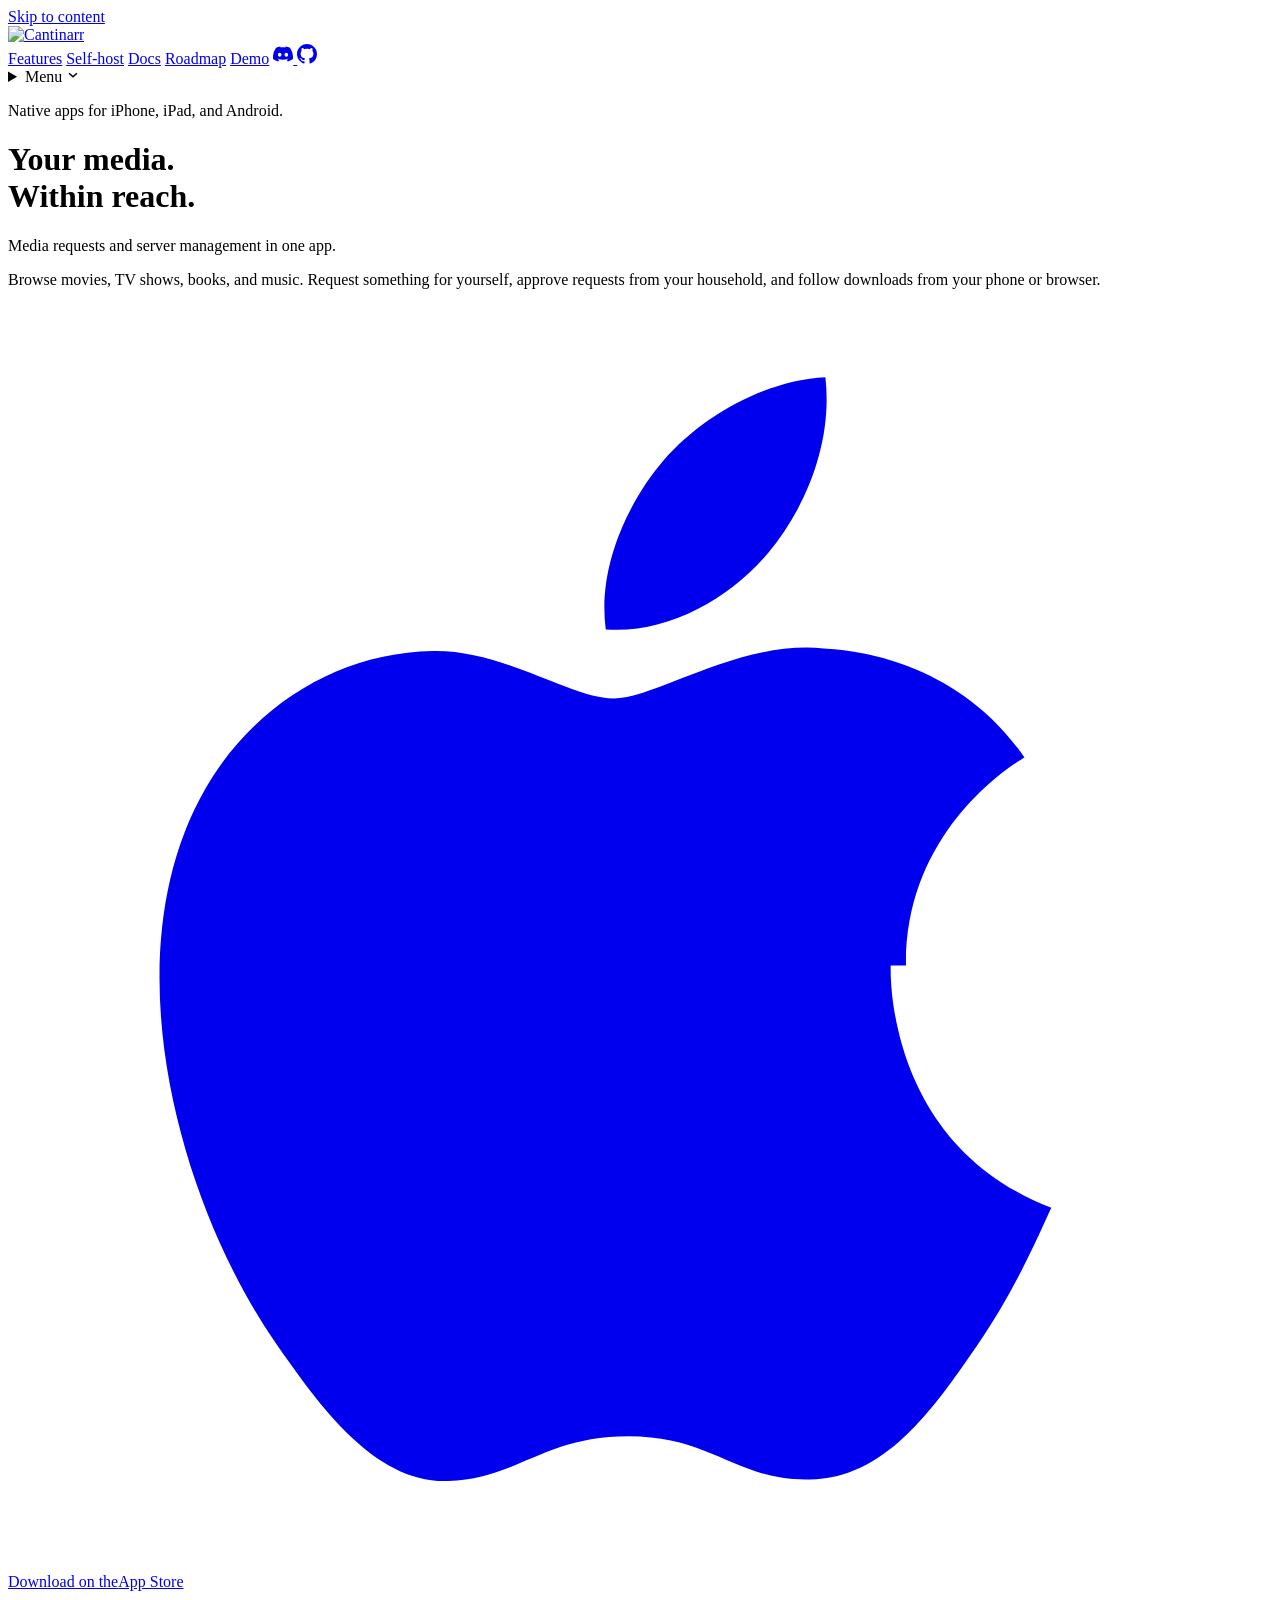
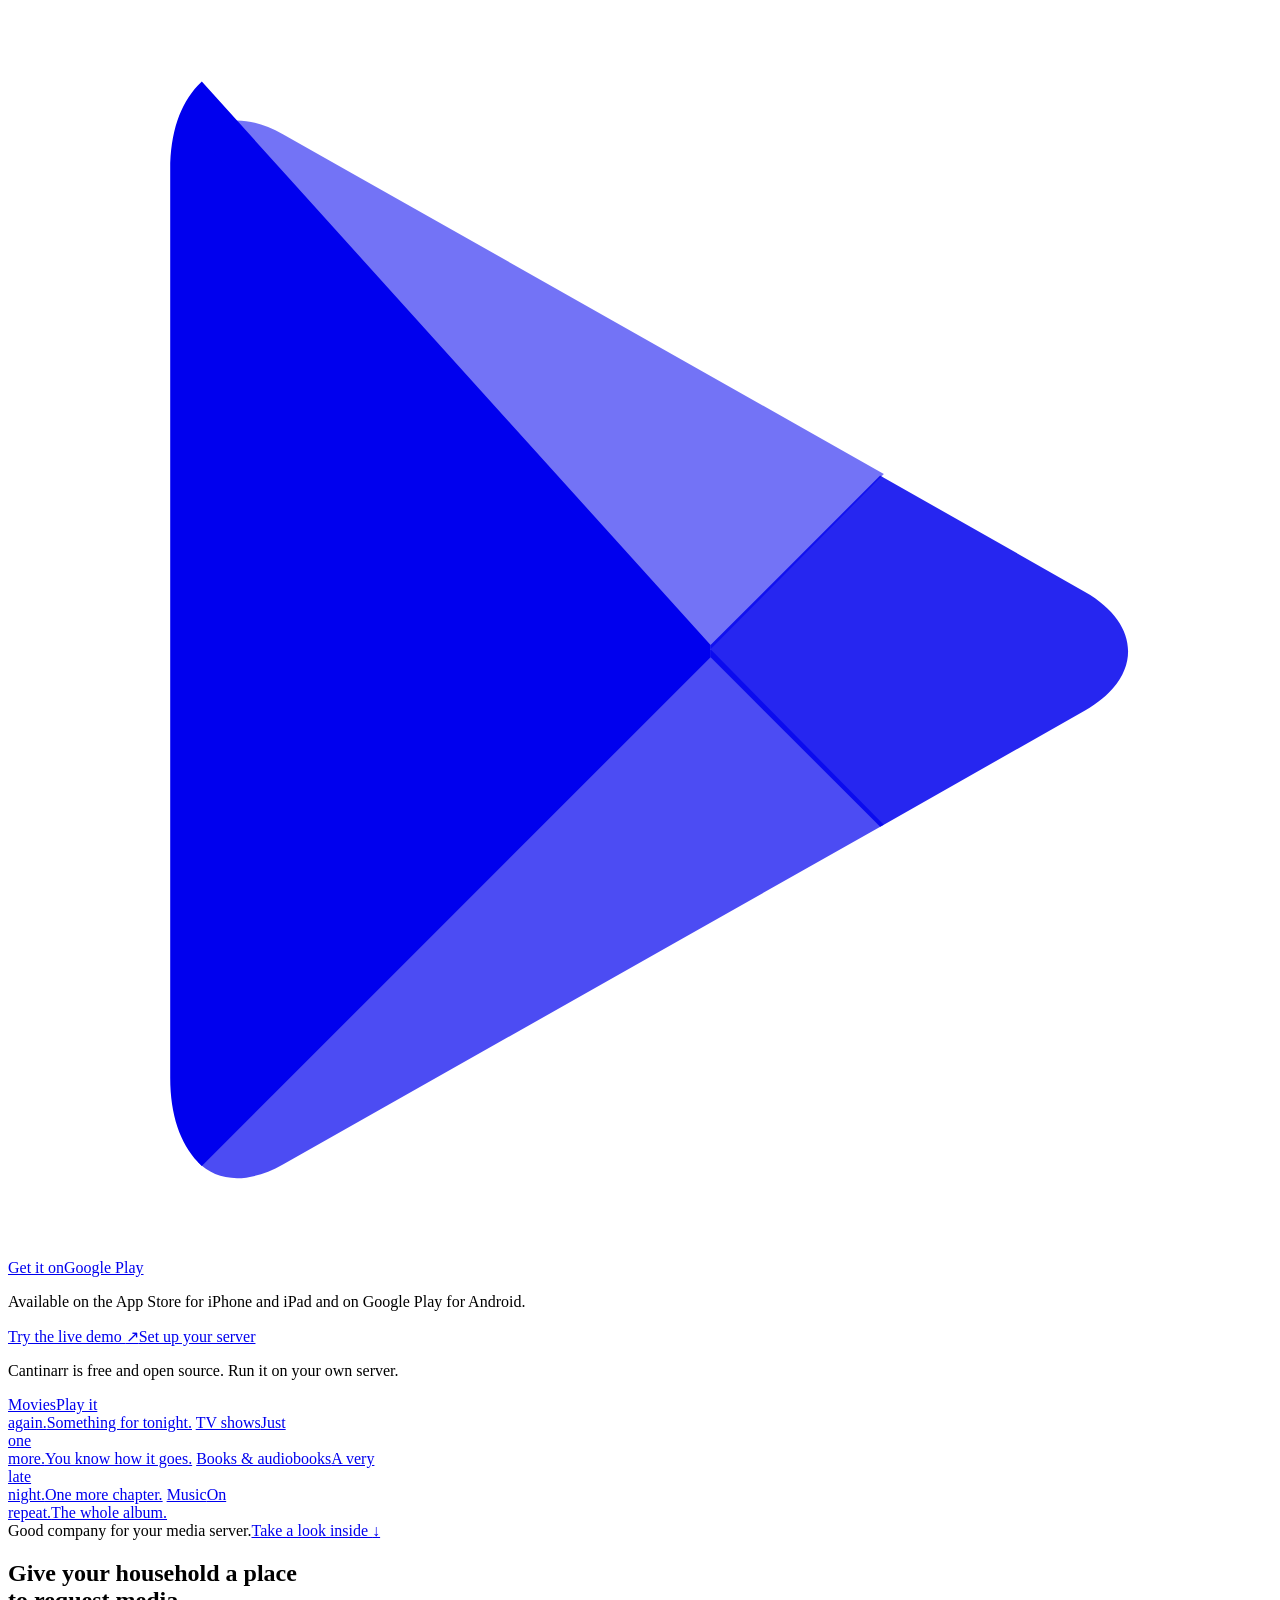
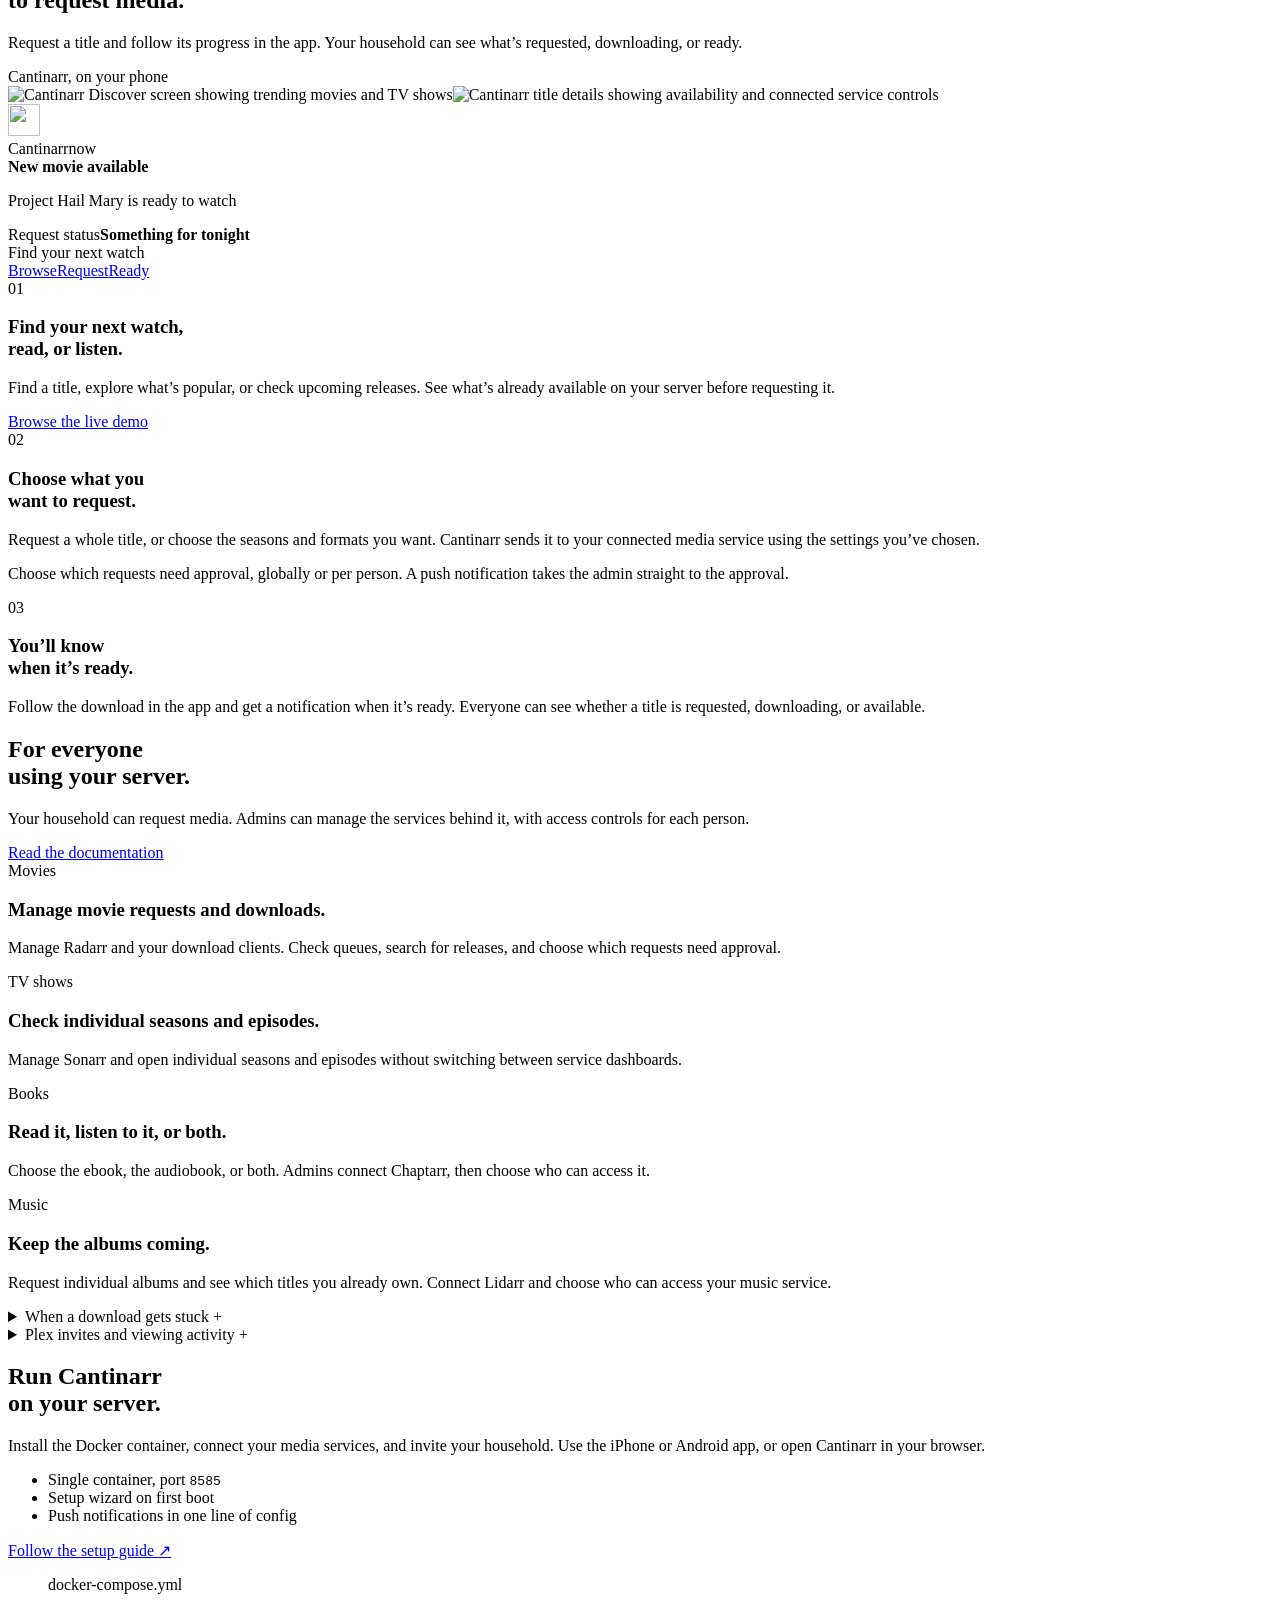
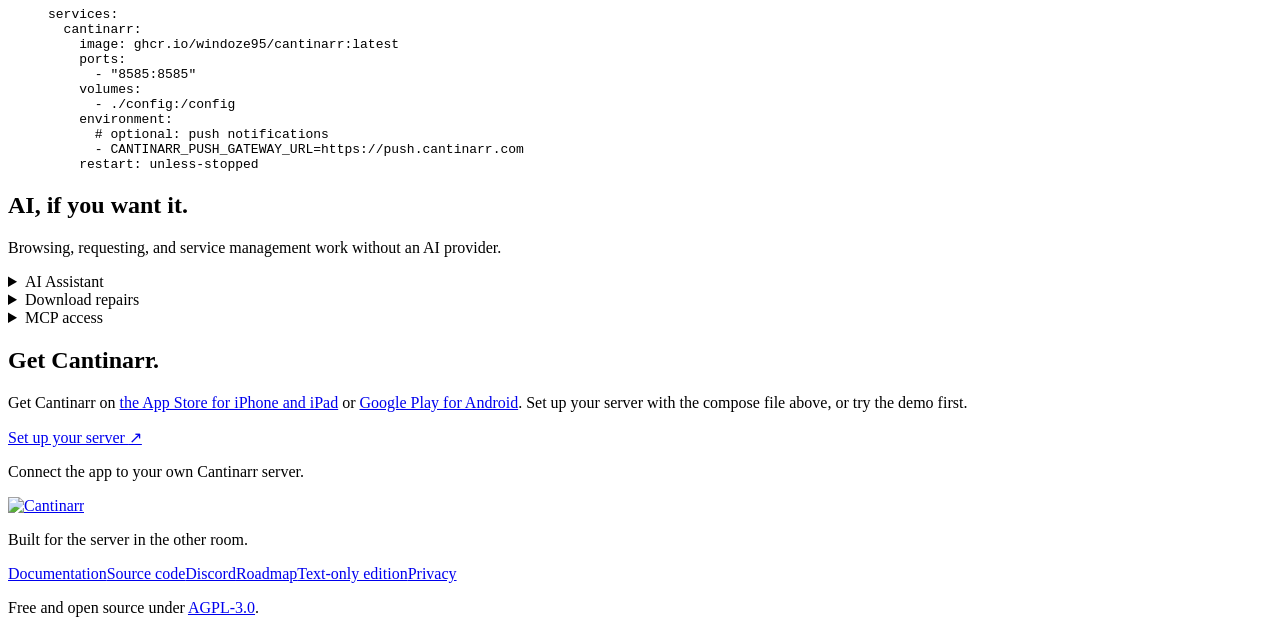
==== commit ddead745: "Switch iOS downloads to the released App Store app" ====
--- a/public/index.html
+++ b/public/index.html
@@ -192,17 +192,16 @@
             <div class="opening-downloads">
       <!-- store-links:hero:start -->
       <div class="stores rise d4">
-        <a class="store" href="https://testflight.apple.com/join/bCPDwCsD" target="_blank" rel="noopener">
+        <a class="store" href="https://apps.apple.com/app/id6744379934" target="_blank" rel="noopener">
           <svg class="store-mark" viewBox="0 0 24 24" fill="currentColor" aria-hidden="true"><path d="M17.05 12.54c-.03-2.63 2.15-3.89 2.25-3.95-1.23-1.79-3.14-2.04-3.81-2.07-1.62-.16-3.17.95-3.99.95-.82 0-2.09-.93-3.44-.9-1.77.03-3.4 1.03-4.31 2.61-1.84 3.19-.47 7.92 1.32 10.51.88 1.27 1.92 2.69 3.29 2.64 1.32-.05 1.82-.85 3.42-.85 1.6 0 2.05.85 3.44.82 1.42-.02 2.32-1.29 3.19-2.56.7-1.01 1.13-2.02 1.4-2.6-3.16-1.21-3.05-4.5-3.05-4.6zM14.44 4.7c.73-.88 1.22-2.11 1.08-3.33-1.05.04-2.32.7-3.07 1.58-.67.78-1.26 2.02-1.1 3.21 1.17.09 2.36-.59 3.09-1.46z"/></svg>
-          <span class="store-text"><span class="store-sub">iPhone beta on</span><span class="store-big">TestFlight</span></span>
-          <span class="store-chip">open</span>
+          <span class="store-text"><span class="store-sub">Download on the</span><span class="store-big">App Store</span></span>
         </a>
         <a class="store" href="https://play.google.com/store/apps/details?id=codes.julian.cantinarr" target="_blank" rel="noopener">
           <svg class="store-mark" viewBox="0 0 24 24" fill="currentColor" aria-hidden="true"><path d="M3.6 1.8c-.33.35-.52.89-.52 1.59v17.25c0 .7.19 1.24.52 1.59l.08.08 9.66-9.66v-.23L3.68 1.72l-.08.08z"/><path d="M16.56 15.87l-3.22-3.22v-.23l3.22-3.22.07.04 3.82 2.17c1.09.62 1.09 1.63 0 2.25l-3.82 2.17-.07.04z" opacity=".85"/><path d="M16.63 15.83L13.34 12.5 3.6 22.23c.36.38.95.43 1.62.05l11.41-6.45z" opacity=".7"/><path d="M16.63 9.17L5.22 2.72c-.67-.38-1.26-.33-1.62.05l9.74 9.73 3.29-3.33z" opacity=".55"/></svg>
           <span class="store-text"><span class="store-sub">Get it on</span><span class="store-big">Google Play</span></span>
         </a>
       </div>
-      <p class="stores-note rise d4">iOS is in App Store review. Try the iPhone and iPad beta on TestFlight. Android is available on Google Play.</p>
+      <p class="stores-note rise d4">Available on the App Store for iPhone and iPad and on Google Play for Android.</p>
       <!-- store-links:hero:end -->
             </div>
             <div class="opening-actions">
@@ -550,7 +549,7 @@
           <div>
             <h2 id="get-title">Get Cantinarr.</h2>
     <!-- store-links:get:start -->
-    <p class="lede center reveal">Get Cantinarr on <a href="https://testflight.apple.com/join/bCPDwCsD" target="_blank" rel="noopener">TestFlight for iPhone and iPad (beta)</a> or <a href="https://play.google.com/store/apps/details?id=codes.julian.cantinarr" target="_blank" rel="noopener">Google Play for Android</a>. iOS is in App Store review. Set up your server with the compose file above, or try the demo first.</p>
+    <p class="lede center reveal">Get Cantinarr on <a href="https://apps.apple.com/app/id6744379934" target="_blank" rel="noopener">the App Store for iPhone and iPad</a> or <a href="https://play.google.com/store/apps/details?id=codes.julian.cantinarr" target="_blank" rel="noopener">Google Play for Android</a>. Set up your server with the compose file above, or try the demo first.</p>
     <!-- store-links:get:end -->
           </div>
           <div class="download-block">
